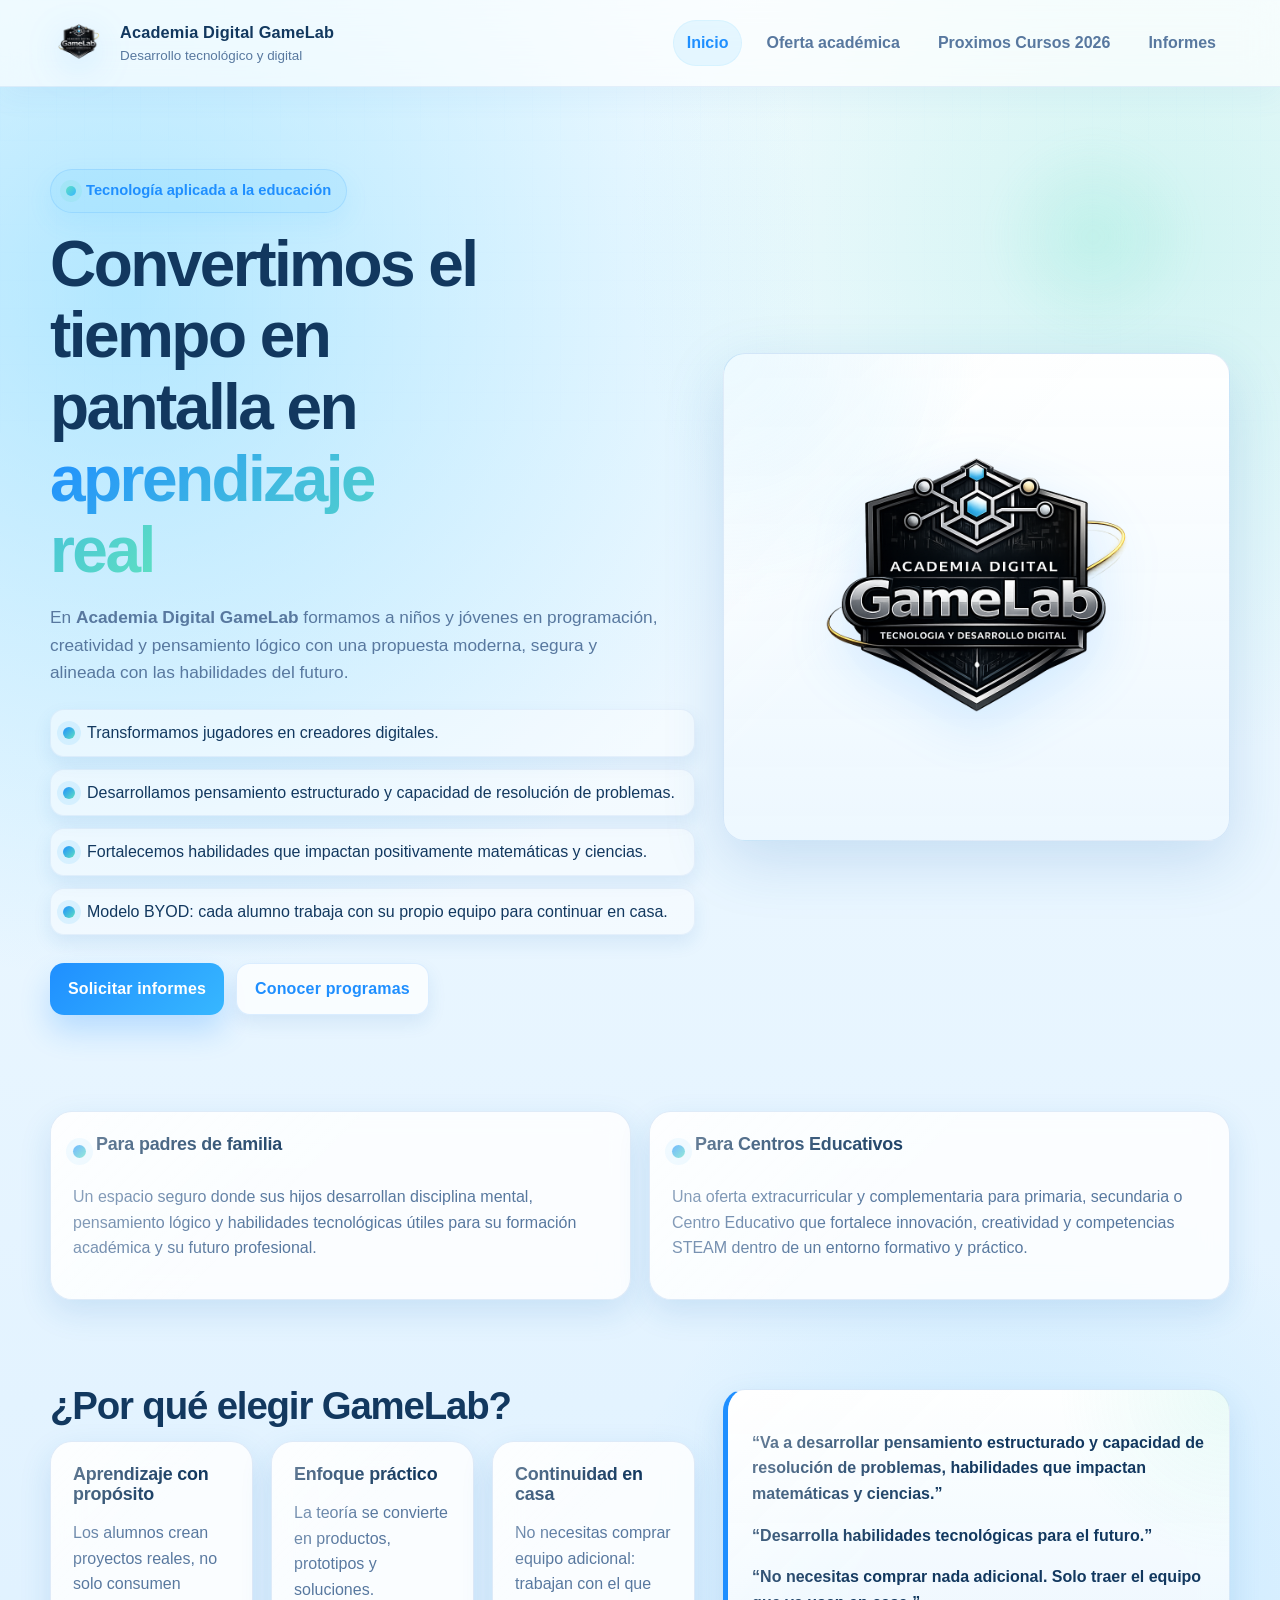
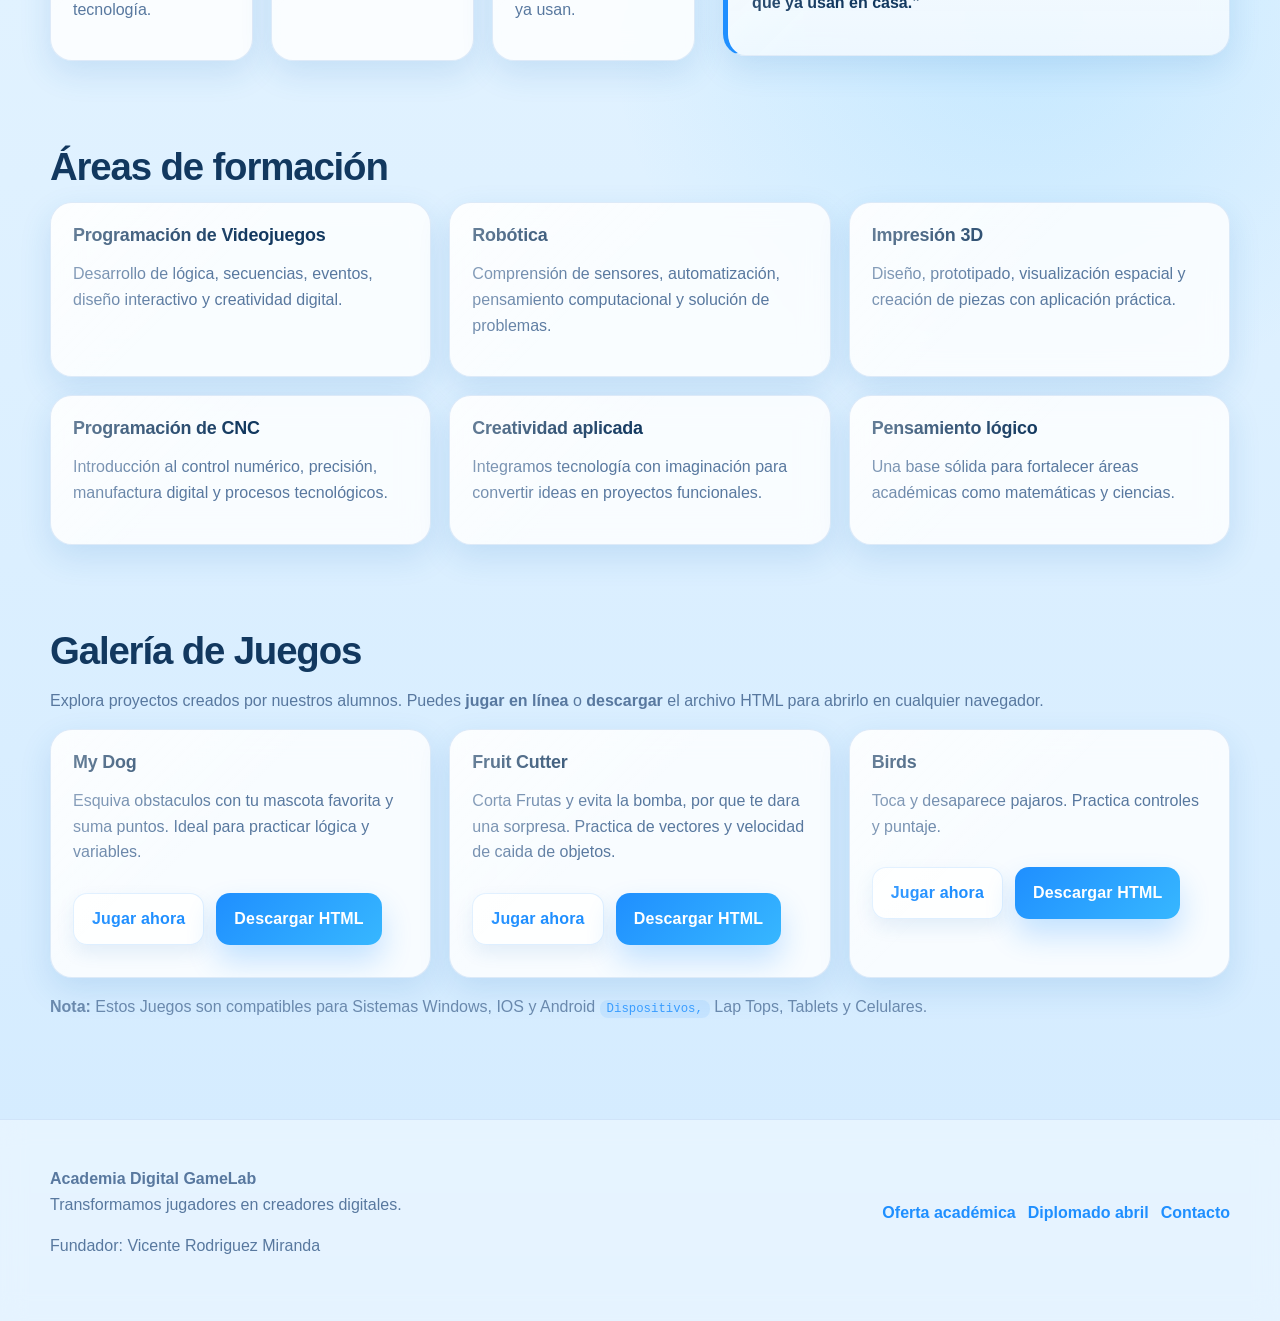
==== index.html @ 1f9f186f "Replace Harry Tetris with Birds game details" ====
<!DOCTYPE html>
<html lang="es">
<head>
  <meta charset="UTF-8" />
  <meta name="viewport" content="width=device-width, initial-scale=1.0" />
  <meta name="description" content="Academia Digital GameLab: formación tecnológica para niños y jóvenes en programación de videojuegos, robótica, impresión 3D y CNC." />
  <title>Academia Digital GameLab | Formación tecnológica para niños y jóvenes</title>
  <link rel="stylesheet" href="styles.css" />
</head>
<body>
  <header>
    <div class="container navbar">
      <a class="brand" href="index.html">
        <img src="logo-gamelab.png" alt="Logo Academia Digital GameLab" />
        <div>
          <strong>Academia Digital GameLab</strong>
          <span>Desarrollo tecnológico y digital</span>
        </div>
      </a>
      <nav>
        <a class="active" href="index.html">Inicio</a>
        <a href="oferta-academica.html">Oferta académica</a>
        <a href="diplomado-abril.html">Proximos Cursos 2026</a>
        <a href="contacto.html">Informes</a>
      </nav>
    </div>
  </header>

  <main>
    <section class="hero">
      <div class="container hero-grid">
        <div>
          <div class="badge">Tecnología aplicada a la educación</div>
          <h1>Convertimos el tiempo en pantalla en <span class="highlight">aprendizaje real</span></h1>
          <p class="lead">
            En <strong>Academia Digital GameLab</strong> formamos a niños y jóvenes en programación, creatividad y pensamiento lógico con una propuesta moderna, segura y alineada con las habilidades del futuro.
          </p>
          <div class="hero-points">
            <div class="point">Transformamos jugadores en creadores digitales.</div>
            <div class="point">Desarrollamos pensamiento estructurado y capacidad de resolución de problemas.</div>
            <div class="point">Fortalecemos habilidades que impactan positivamente matemáticas y ciencias.</div>
            <div class="point">Modelo BYOD: cada alumno trabaja con su propio equipo para continuar en casa.</div>
          </div>
          <div class="actions">
            <a class="btn btn-primary" href="contacto.html">Solicitar informes</a>
            <a class="btn btn-secondary" href="oferta-academica.html">Conocer programas</a>
          </div>
        </div>
        <div class="logo-card panel">
          <img src="logo-gamelab.png" alt="Logo oficial de Academia Digital GameLab" />
        </div>
      </div>
    </section>

    <section class="section">
      <div class="container cards">
        <article class="card">
          <div class="icon-title"><span class="icon"></span><h3>Para padres de familia</h3></div>
          <p>Un espacio seguro donde sus hijos desarrollan disciplina mental, pensamiento lógico y habilidades tecnológicas útiles para su formación académica y su futuro profesional.</p>
        </article>
        <article class="card">
          <div class="icon-title"><span class="icon"></span><h3>Para Centros Educativos</h3></div>
          <p>Una oferta extracurricular y complementaria para primaria, secundaria o Centro Educativo que fortalece innovación, creatividad y competencias STEAM dentro de un entorno formativo y práctico.</p>
        </article>
      </div>
    </section>

    <section class="section">
      <div class="container two-col">
        <div>
          <h2>¿Por qué elegir GameLab?</h2>
          <div class="grid-3">
            <div class="card">
              <h3>Aprendizaje con propósito</h3>
              <p>Los alumnos crean proyectos reales, no solo consumen tecnología.</p>
            </div>
            <div class="card">
              <h3>Enfoque práctico</h3>
              <p>La teoría se convierte en productos, prototipos y soluciones.</p>
            </div>
            <div class="card">
              <h3>Continuidad en casa</h3>
              <p>No necesitas comprar equipo adicional: trabajan con el que ya usan.</p>
            </div>
          </div>
        </div>
        <div class="quote">
          <p><strong>“Va a desarrollar pensamiento estructurado y capacidad de resolución de problemas, habilidades que impactan matemáticas y ciencias.”</strong></p>
          <p><strong>“Desarrolla habilidades tecnológicas para el futuro.”</strong></p>
          <p><strong>“No necesitas comprar nada adicional. Solo traer el equipo que ya usan en casa.”</strong></p>
        </div>
      </div>
    </section>

    <section class="section">
      <div class="container">
        <h2>Áreas de formación</h2>
        <div class="grid-3">
          <article class="card">
            <h3>Programación de Videojuegos</h3>
            <p>Desarrollo de lógica, secuencias, eventos, diseño interactivo y creatividad digital.</p>
          </article>
          <article class="card">
            <h3>Robótica</h3>
            <p>Comprensión de sensores, automatización, pensamiento computacional y solución de problemas.</p>
          </article>
          <article class="card">
            <h3>Impresión 3D</h3>
            <p>Diseño, prototipado, visualización espacial y creación de piezas con aplicación práctica.</p>
          </article>
          <article class="card">
            <h3>Programación de CNC</h3>
            <p>Introducción al control numérico, precisión, manufactura digital y procesos tecnológicos.</p>
          </article>
          <article class="card">
            <h3>Creatividad aplicada</h3>
            <p>Integramos tecnología con imaginación para convertir ideas en proyectos funcionales.</p>
          </article>
          <article class="card">
            <h3>Pensamiento lógico</h3>
            <p>Una base sólida para fortalecer áreas académicas como matemáticas y ciencias.</p>
          </article>
        </div>
      </div>
    </section>

    <!-- ✅ NUEVA SECCIÓN: DESCARGA DE JUEGOS SCRATCH (.HTML) -->
    <section class="section">
      <div class="container">
        <h2>Galería de Juegos</h2>
        <p>Explora proyectos creados por nuestros alumnos. Puedes <strong>jugar en línea</strong> o <strong>descargar</strong> el archivo HTML para abrirlo en cualquier navegador.</p>

        <div class="grid-3">

          <article class="card">
            <h3>My Dog</h3>
            <p>Esquiva obstaculos con tu mascota favorita y suma puntos. Ideal para practicar lógica y variables.</p>
            <div class="actions">
              <a class="btn btn-secondary" href="Juegos/My Dog.html" target="_blank" rel="noopener">
                Jugar ahora
              </a>
              <a class="btn btn-primary" href="Juegos/My Dog.html" download>
                Descargar HTML
              </a>
            </div>
          </article>

          <article class="card">
            <h3>Fruit Cutter</h3>
            <p>Corta Frutas y evita la bomba, por que te dara una sorpresa. Practica de vectores y velocidad de caida de objetos.</p>
            <div class="actions">
              <a class="btn btn-secondary" href="Juegos/Fruit.html" target="_blank" rel="noopener">
                Jugar ahora
              </a>
              <a class="btn btn-primary" href="Juegos/Fruit.html" download>
                Descargar HTML
              </a>
            </div>
          </article>

          <article class="card">
            <h3>Birds</h3>
            <p>Toca y desaparece pajaros. Practica controles y puntaje.</p>
            <div class="actions">
              <a class="btn btn-secondary" href="Juegos/Birds.html" target="_blank" rel="noopener">
                Jugar ahora
              </a>
              <a class="btn btn-primary" href="Juegos/Birds.html" download>
                Descargar HTML
              </a>
            </div>
          </article>

        </div>

        <p style="margin-top:16px; opacity:.85;">
          <strong>Nota:</strong> Estos Juegos son compatibles para Sistemas Windows, IOS y Android
          <code>Dispositivos,</code> Lap Tops, Tablets y Celulares.
        </p>
      </div>
    </section>

  </main>

  <footer>
    <div class="container footer-grid">
      <div>
        <p><strong>Academia Digital GameLab</strong><br />Transformamos jugadores en creadores digitales.</p>
        <p>Fundador: Vicente Rodriguez Miranda</p>
      </div>
      <div class="footer-links">
        <a href="oferta-academica.html">Oferta académica</a>
        <a href="diplomado-abril.html">Diplomado abril</a>
        <a href="contacto.html">Contacto</a>
      </div>
    </div>
  </footer>
</body>
</html>
---- styles.css ----
:root {
  --bg-1: #f4fbff;
  --bg-2: #e3f3ff;
  --bg-3: #d3ebff;
  --surface: rgba(255, 255, 255, 0.82);
  --surface-strong: rgba(255, 255, 255, 0.94);
  --line: rgba(49, 118, 202, 0.14);
  --text: #12385f;
  --muted: #58789f;
  --primary: #1f8fff;
  --primary-2: #37b7ff;
  --primary-3: #7fd8ff;
  --accent: #5ee0c2;
  --accent-2: #8ef3de;
  --glow: rgba(55, 183, 255, 0.22);
  --shadow-lg: 0 20px 60px rgba(31, 111, 190, 0.18);
  --shadow-md: 0 12px 32px rgba(31, 111, 190, 0.14);
  --shadow-sm: 0 8px 18px rgba(31, 111, 190, 0.10);
  --radius-xl: 28px;
  --radius-lg: 22px;
  --radius-md: 16px;
  --radius-sm: 12px;
  --max: 1180px;
}

* { box-sizing: border-box; }

html {
  scroll-behavior: smooth;
}

body {
  margin: 0;
  font-family: Arial, Helvetica, sans-serif;
  color: var(--text);
  line-height: 1.6;
  background:
    radial-gradient(circle at 10% 10%, rgba(127, 216, 255, 0.55), transparent 24%),
    radial-gradient(circle at 90% 8%, rgba(94, 224, 194, 0.22), transparent 18%),
    radial-gradient(circle at 80% 55%, rgba(55, 183, 255, 0.16), transparent 22%),
    linear-gradient(180deg, var(--bg-1) 0%, var(--bg-2) 48%, var(--bg-3) 100%);
  min-height: 100vh;
}

body::before {
  content: "";
  position: fixed;
  inset: 0;
  pointer-events: none;
  opacity: 0.22;
  background-image:
    linear-gradient(rgba(31, 143, 255, 0.05) 1px, transparent 1px),
    linear-gradient(90deg, rgba(31, 143, 255, 0.05) 1px, transparent 1px);
  background-size: 28px 28px;
  mask-image: linear-gradient(180deg, rgba(0,0,0,0.8), transparent 85%);
}

img {
  max-width: 100%;
  display: block;
}

a {
  color: inherit;
  text-decoration: none;
}

.container {
  width: min(calc(100% - 32px), var(--max));
  margin: 0 auto;
}

/* Header */
header {
  position: sticky;
  top: 0;
  z-index: 20;
  backdrop-filter: blur(18px);
  -webkit-backdrop-filter: blur(18px);
  background: rgba(255, 255, 255, 0.66);
  border-bottom: 1px solid rgba(49, 118, 202, 0.10);
  box-shadow: 0 10px 30px rgba(31, 111, 190, 0.05);
}

.navbar {
  display: flex;
  align-items: center;
  justify-content: space-between;
  gap: 18px;
  padding: 14px 0;
}

.brand {
  display: flex;
  align-items: center;
  gap: 12px;
}

.brand img {
  width: 58px;
  height: 58px;
  object-fit: contain;
  filter: drop-shadow(0 10px 18px rgba(31, 143, 255, 0.18));
}

.brand strong {
  display: block;
  font-size: 1.02rem;
  color: var(--text);
  letter-spacing: 0.01em;
}

.brand span {
  display: block;
  font-size: 0.84rem;
  color: var(--muted);
}

nav {
  display: flex;
  flex-wrap: wrap;
  gap: 10px;
}

nav a {
  position: relative;
  padding: 10px 14px;
  border-radius: 999px;
  color: var(--muted);
  font-weight: 600;
  transition: all 0.25s ease;
}

nav a:hover,
nav a.active {
  color: var(--primary);
  background: rgba(55, 183, 255, 0.10);
  box-shadow: inset 0 0 0 1px rgba(55, 183, 255, 0.08);
}

/* Hero */
.hero {
  padding: 82px 0 52px;
  position: relative;
}

.hero::after {
  content: "";
  position: absolute;
  right: 6%;
  top: 40px;
  width: 220px;
  height: 220px;
  background: radial-gradient(circle, rgba(94, 224, 194, 0.16), transparent 66%);
  pointer-events: none;
  filter: blur(10px);
}

.hero-grid,
.two-col {
  display: grid;
  grid-template-columns: 1.12fr 0.88fr;
  gap: 28px;
  align-items: center;
}

.badge {
  display: inline-flex;
  align-items: center;
  gap: 10px;
  padding: 9px 15px;
  border-radius: 999px;
  font-size: 0.92rem;
  font-weight: 700;
  color: var(--primary);
  background: rgba(55, 183, 255, 0.10);
  border: 1px solid rgba(31, 143, 255, 0.14);
  box-shadow: 0 10px 24px rgba(55, 183, 255, 0.10);
  margin-bottom: 16px;
}

.badge::before {
  content: "";
  width: 10px;
  height: 10px;
  border-radius: 50%;
  background: linear-gradient(135deg, var(--accent), var(--primary-2));
  box-shadow: 0 0 0 6px rgba(94, 224, 194, 0.14);
}

h1, h2, h3 {
  line-height: 1.12;
  margin: 0 0 14px;
}

h1 {
  font-size: clamp(2.2rem, 5vw, 4.4rem);
  letter-spacing: -0.04em;
  max-width: 12ch;
}

h2 {
  font-size: clamp(1.7rem, 3vw, 2.8rem);
  letter-spacing: -0.03em;
}

h3 {
  font-size: 1.12rem;
  letter-spacing: -0.01em;
}

.highlight {
  background: linear-gradient(135deg, var(--primary), var(--accent));
  -webkit-background-clip: text;
  background-clip: text;
  color: transparent;
}

.lead {
  font-size: 1.08rem;
  max-width: 64ch;
  color: var(--muted);
}

.hero-points {
  display: grid;
  gap: 12px;
  margin-top: 22px;
}

.hero-points .point {
  display: flex;
  gap: 12px;
  align-items: flex-start;
  padding: 10px 12px;
  border-radius: 14px;
  background: rgba(255, 255, 255, 0.45);
  border: 1px solid rgba(49, 118, 202, 0.08);
  box-shadow: var(--shadow-sm);
}

.hero-points .point::before {
  content: "";
  flex: 0 0 12px;
  width: 12px;
  height: 12px;
  border-radius: 50%;
  margin-top: 7px;
  background: linear-gradient(135deg, var(--primary), var(--accent));
  box-shadow: 0 0 0 6px rgba(55, 183, 255, 0.12);
}

.actions {
  display: flex;
  flex-wrap: wrap;
  gap: 12px;
  margin: 28px 0 10px;
}

.btn {
  display: inline-flex;
  align-items: center;
  justify-content: center;
  min-height: 48px;
  padding: 12px 18px;
  border-radius: 14px;
  font-weight: 700;
  letter-spacing: 0.01em;
  transition: transform 0.2s ease, box-shadow 0.25s ease, background 0.25s ease;
}

.btn:hover {
  transform: translateY(-2px);
}

.btn-primary {
  color: #fff;
  background: linear-gradient(135deg, var(--primary), var(--primary-2));
  box-shadow: 0 16px 30px rgba(31, 143, 255, 0.24);
}

.btn-secondary {
  color: var(--primary);
  background: rgba(255, 255, 255, 0.75);
  border: 1px solid rgba(31, 143, 255, 0.14);
  box-shadow: var(--shadow-sm);
}

.btn-secondary:hover {
  background: rgba(255, 255, 255, 0.92);
}

.btn-whatsapp {
  color: #fff;
  background: linear-gradient(135deg, #15b894, #28d3aa);
  box-shadow: 0 16px 28px rgba(21, 184, 148, 0.20);
}

/* Surfaces */
.panel,
.card,
.quote,
.form-card,
.contact-item {
  background: var(--surface);
  border: 1px solid var(--line);
  border-radius: var(--radius-lg);
  box-shadow: var(--shadow-md);
  backdrop-filter: blur(14px);
  -webkit-backdrop-filter: blur(14px);
}

.panel,
.card,
.quote,
.form-card {
  position: relative;
  overflow: hidden;
}

.panel::before,
.card::before,
.quote::before,
.form-card::before {
  content: "";
  position: absolute;
  inset: 0;
  background:
    linear-gradient(135deg, rgba(255,255,255,0.45), transparent 42%);
  pointer-events: none;
}

.panel {
  padding: 24px;
}

.logo-card {
  padding: 28px;
  background:
    radial-gradient(circle at top left, rgba(127, 216, 255, 0.26), transparent 36%),
    linear-gradient(180deg, rgba(255,255,255,0.96), rgba(237,247,255,0.92));
  box-shadow: var(--shadow-lg);
}

.logo-card img {
  width: min(100%, 430px);
  margin: 0 auto;
  filter: drop-shadow(0 18px 26px rgba(31, 143, 255, 0.16));
}

/* Sections */
.section {
  padding: 34px 0 50px;
}

.cards {
  display: grid;
  grid-template-columns: repeat(2, minmax(0, 1fr));
  gap: 18px;
}

.grid-3 {
  display: grid;
  grid-template-columns: repeat(3, minmax(0, 1fr));
  gap: 18px;
}

.card {
  padding: 22px;
}

.card:hover {
  transform: translateY(-4px);
  transition: transform 0.2s ease;
  box-shadow: 0 18px 40px rgba(31, 111, 190, 0.16);
}

.card p,
.card li,
.quote p,
.form-card p,
footer p,
li,
p {
  color: var(--muted);
}

.icon-title {
  display: flex;
  align-items: center;
  gap: 10px;
}

.icon {
  width: 13px;
  height: 13px;
  border-radius: 50%;
  background: linear-gradient(135deg, var(--primary), var(--accent));
  box-shadow: 0 0 0 7px rgba(55, 183, 255, 0.10);
}

.quote {
  padding: 24px;
  border-left: 5px solid var(--primary);
  background:
    radial-gradient(circle at top right, rgba(94, 224, 194, 0.12), transparent 30%),
    linear-gradient(180deg, rgba(255,255,255,0.96), rgba(239,248,255,0.95));
}

.quote strong {
  color: var(--text);
}

.timeline {
  display: grid;
  gap: 16px;
}

.timeline .step {
  display: inline-flex;
  padding: 6px 10px;
  border-radius: 999px;
  background: rgba(55, 183, 255, 0.10);
  color: var(--primary);
  border: 1px solid rgba(31, 143, 255, 0.16);
  font-size: 0.82rem;
  font-weight: 700;
  margin-bottom: 8px;
}

/* Forms */
.form-card {
  padding: 24px;
}

label {
  display: block;
  margin-bottom: 6px;
  font-weight: 700;
  color: var(--text);
}

input,
textarea,
select {
  width: 100%;
  padding: 13px 14px;
  margin-bottom: 14px;
  border-radius: 14px;
  border: 1px solid rgba(49, 118, 202, 0.12);
  background: rgba(255, 255, 255, 0.86);
  color: var(--text);
  box-shadow: inset 0 1px 0 rgba(255,255,255,0.55);
  outline: none;
  transition: border-color 0.2s ease, box-shadow 0.2s ease, background 0.2s ease;
}

input:focus,
textarea:focus,
select:focus {
  border-color: rgba(31, 143, 255, 0.34);
  box-shadow: 0 0 0 4px rgba(31, 143, 255, 0.10);
  background: rgba(255,255,255,0.95);
}

input::placeholder,
textarea::placeholder {
  color: #86a5c6;
}

textarea {
  min-height: 120px;
  resize: vertical;
}

.small-note {
  font-size: 0.92rem;
  color: var(--muted);
}

/* Contact cards */
.contact-list {
  display: grid;
  gap: 12px;
}

.contact-item {
  padding: 16px;
  background: rgba(255,255,255,0.72);
}

.contact-item strong {
  display: block;
  color: var(--text);
  margin-bottom: 4px;
}

/* Footer */
footer {
  padding: 30px 0 46px;
  margin-top: 34px;
  border-top: 1px solid rgba(49, 118, 202, 0.12);
  background: rgba(255, 255, 255, 0.42);
  backdrop-filter: blur(12px);
  -webkit-backdrop-filter: blur(12px);
}

.footer-grid {
  display: grid;
  grid-template-columns: 1fr auto;
  gap: 16px;
  align-items: center;
}

.footer-links {
  display: flex;
  flex-wrap: wrap;
  gap: 12px;
}

.footer-links a {
  color: var(--primary);
  font-weight: 700;
}

/* Utility */
.list-clean {
  padding-left: 18px;
  margin: 0;
}

code {
  padding: 2px 7px;
  border-radius: 8px;
  background: rgba(31, 143, 255, 0.10);
  color: var(--primary);
  font-size: 0.95em;
}

hr {
  border: 0;
  border-top: 1px solid var(--line);
  margin: 28px 0;
}

/* Responsive */
@media (max-width: 900px) {
  .hero-grid,
  .two-col,
  .grid-3,
  .cards,
  .footer-grid {
    grid-template-columns: 1fr;
  }

  .navbar {
    flex-direction: column;
    align-items: flex-start;
  }

  .brand img {
    width: 48px;
    height: 48px;
  }

  .hero {
    padding-top: 62px;
  }

  h1 {
    max-width: 100%;
  }
}

@media (max-width: 640px) {
  .container {
    width: min(calc(100% - 22px), var(--max));
  }

  .section {
    padding: 26px 0 38px;
  }

  .card,
  .panel,
  .quote,
  .form-card {
    padding: 18px;
  }

  .actions {
    flex-direction: column;
    align-items: stretch;
  }

  .btn {
    width: 100%;
  }
}
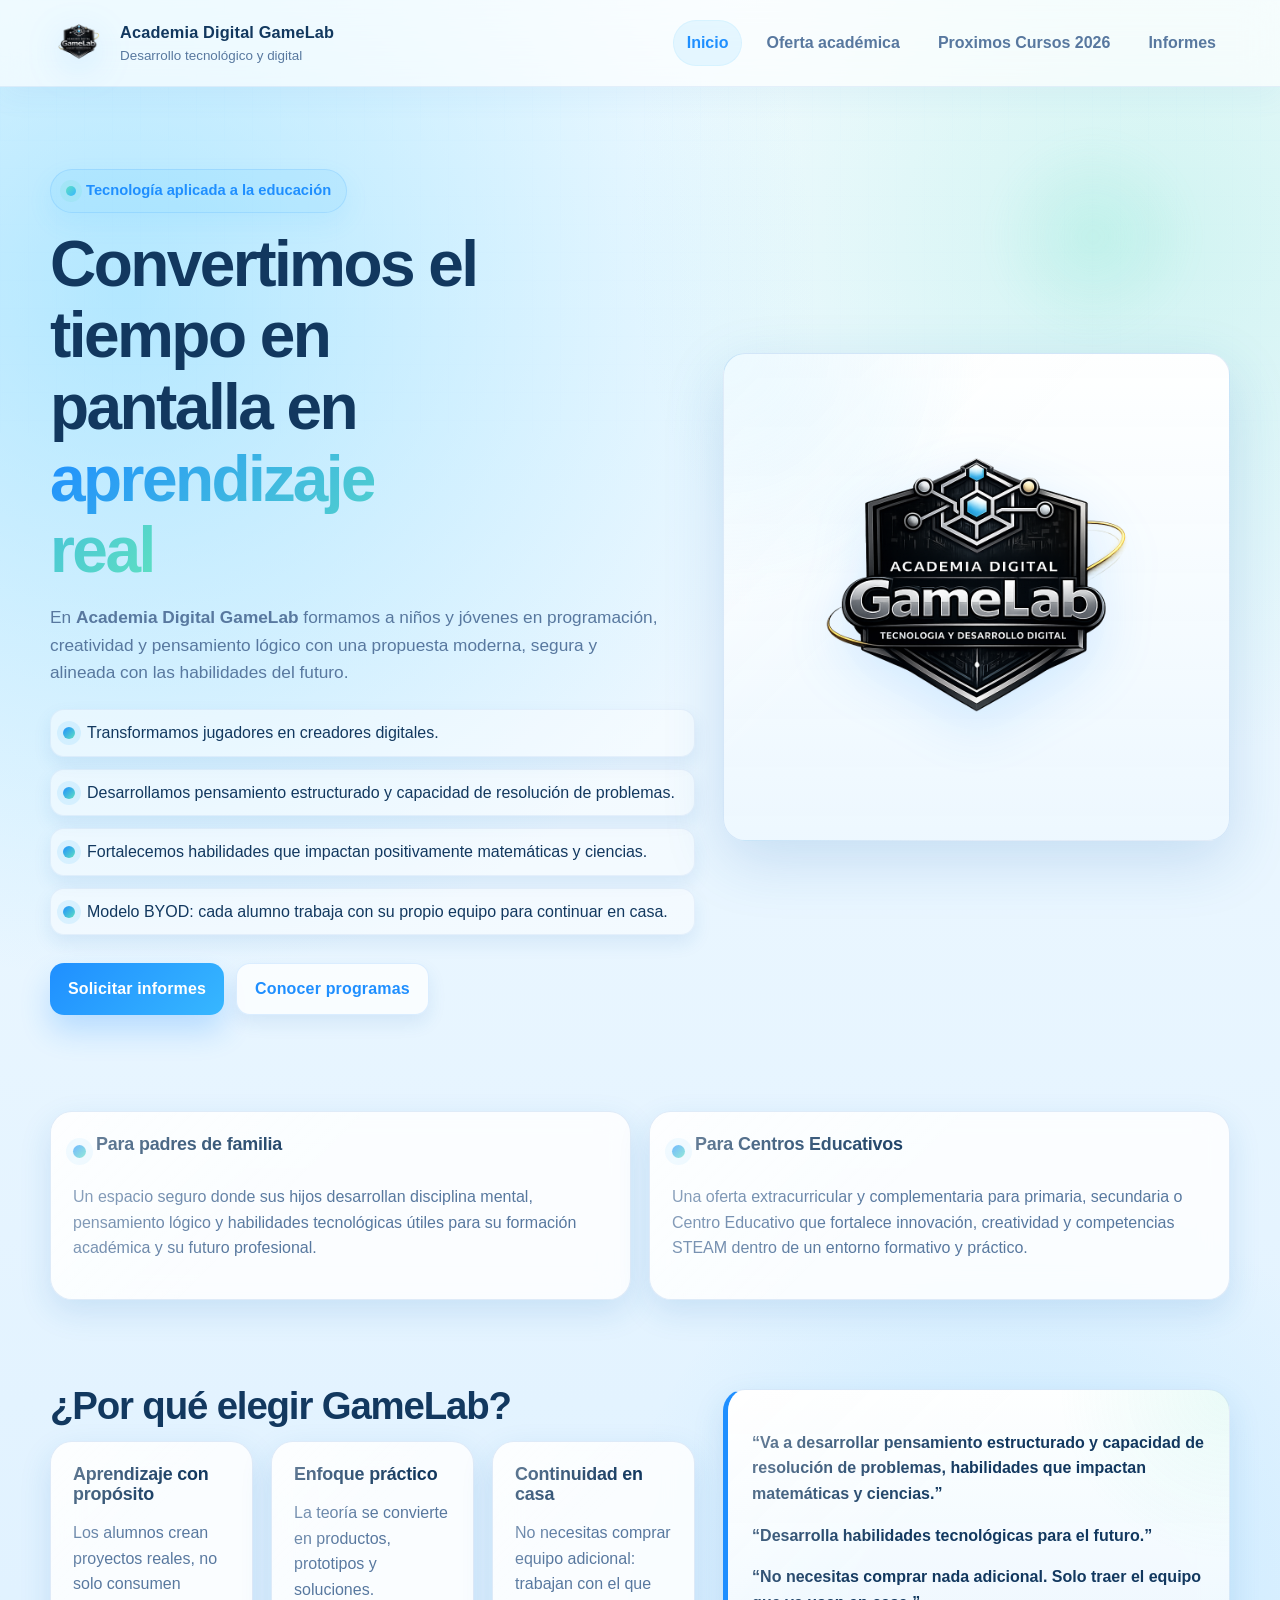
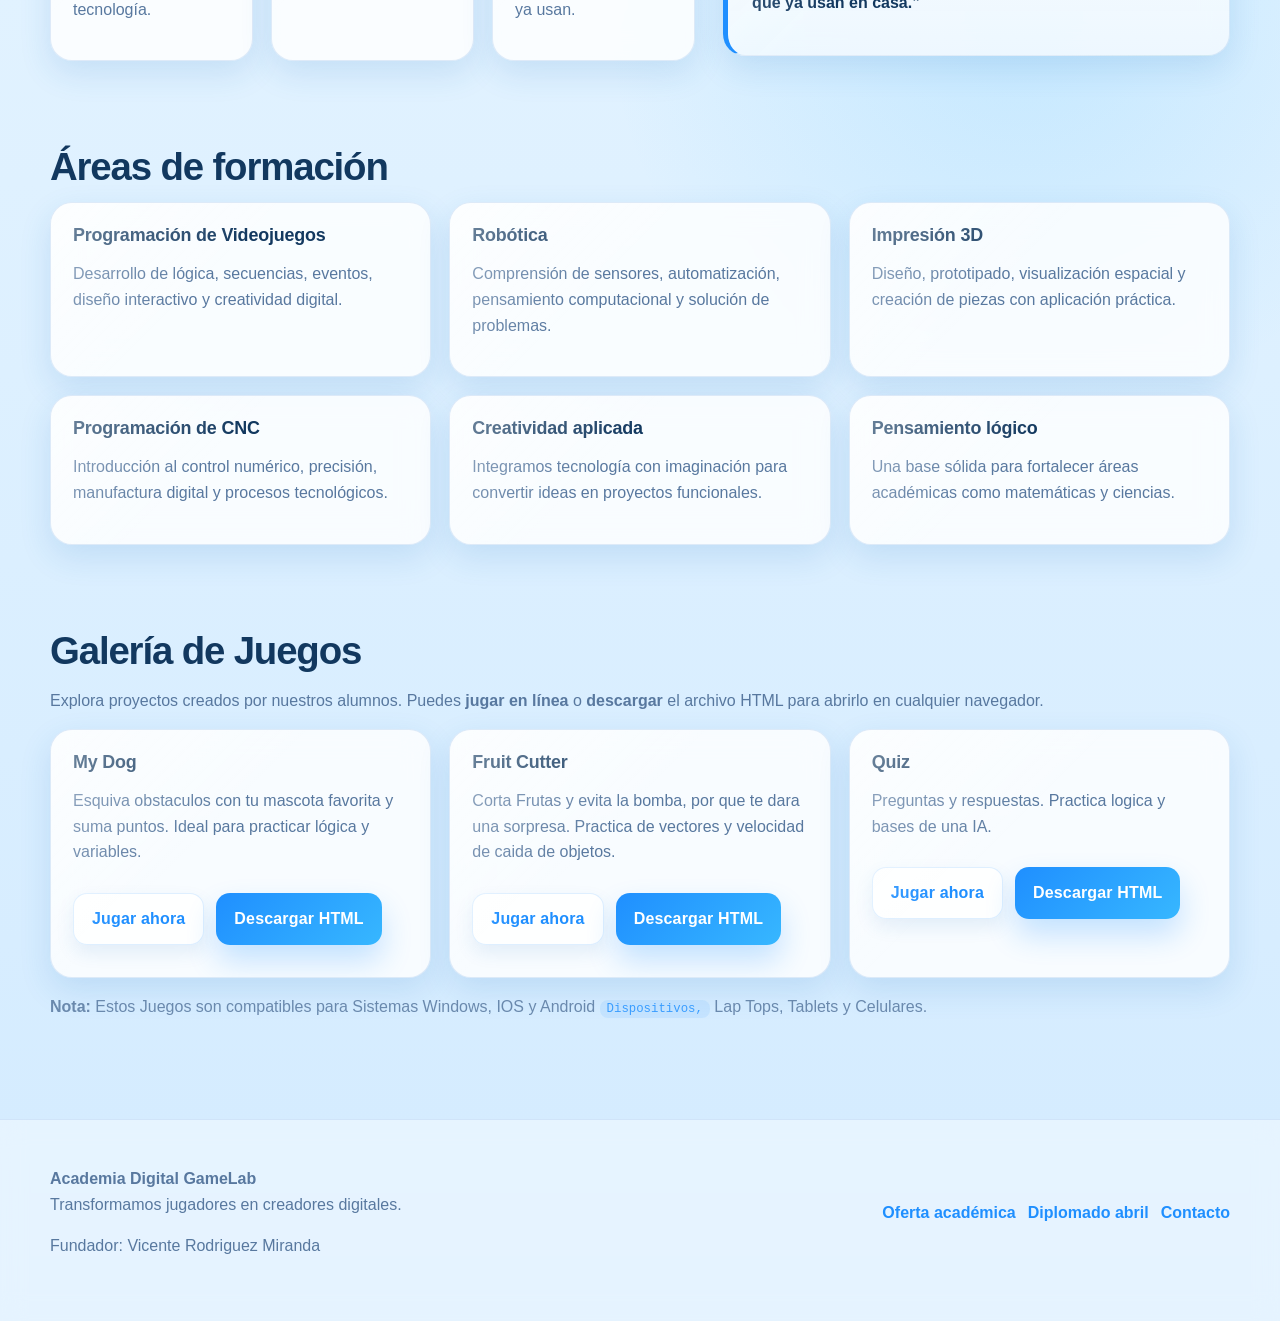
==== commit 6aeb425d: "Replace Birds section with Quiz section" ====
--- a/index.html
+++ b/index.html
@@ -159,13 +159,13 @@
           </article>
 
           <article class="card">
-            <h3>Birds</h3>
-            <p>Toca y desaparece pajaros. Practica controles y puntaje.</p>
+            <h3>Quiz</h3>
+            <p>Preguntas y respuestas. Practica logica y bases de una IA.</p>
             <div class="actions">
-              <a class="btn btn-secondary" href="Juegos/Birds.html" target="_blank" rel="noopener">
+              <a class="btn btn-secondary" href="Juegos/Quiz.html" target="_blank" rel="noopener">
                 Jugar ahora
               </a>
-              <a class="btn btn-primary" href="Juegos/Birds.html" download>
+              <a class="btn btn-primary" href="Juegos/Quiz.html" download>
                 Descargar HTML
               </a>
             </div>
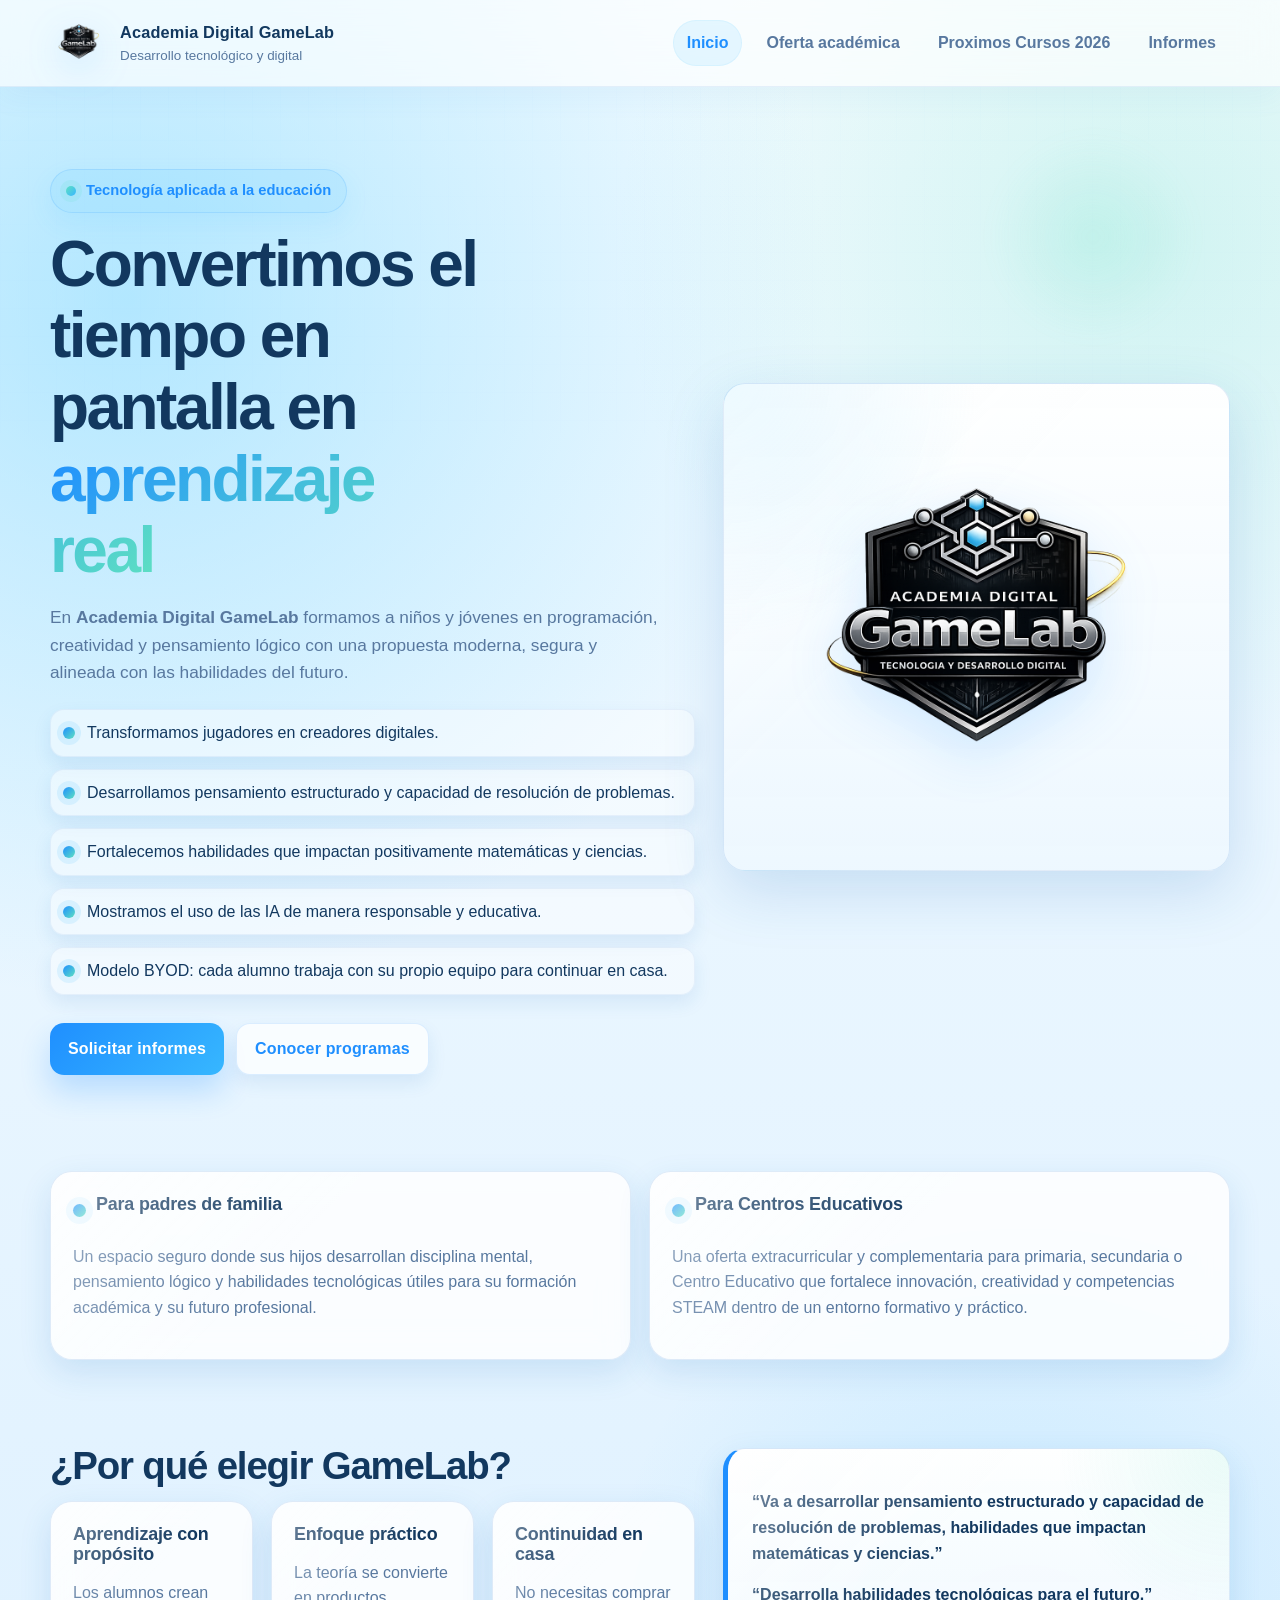
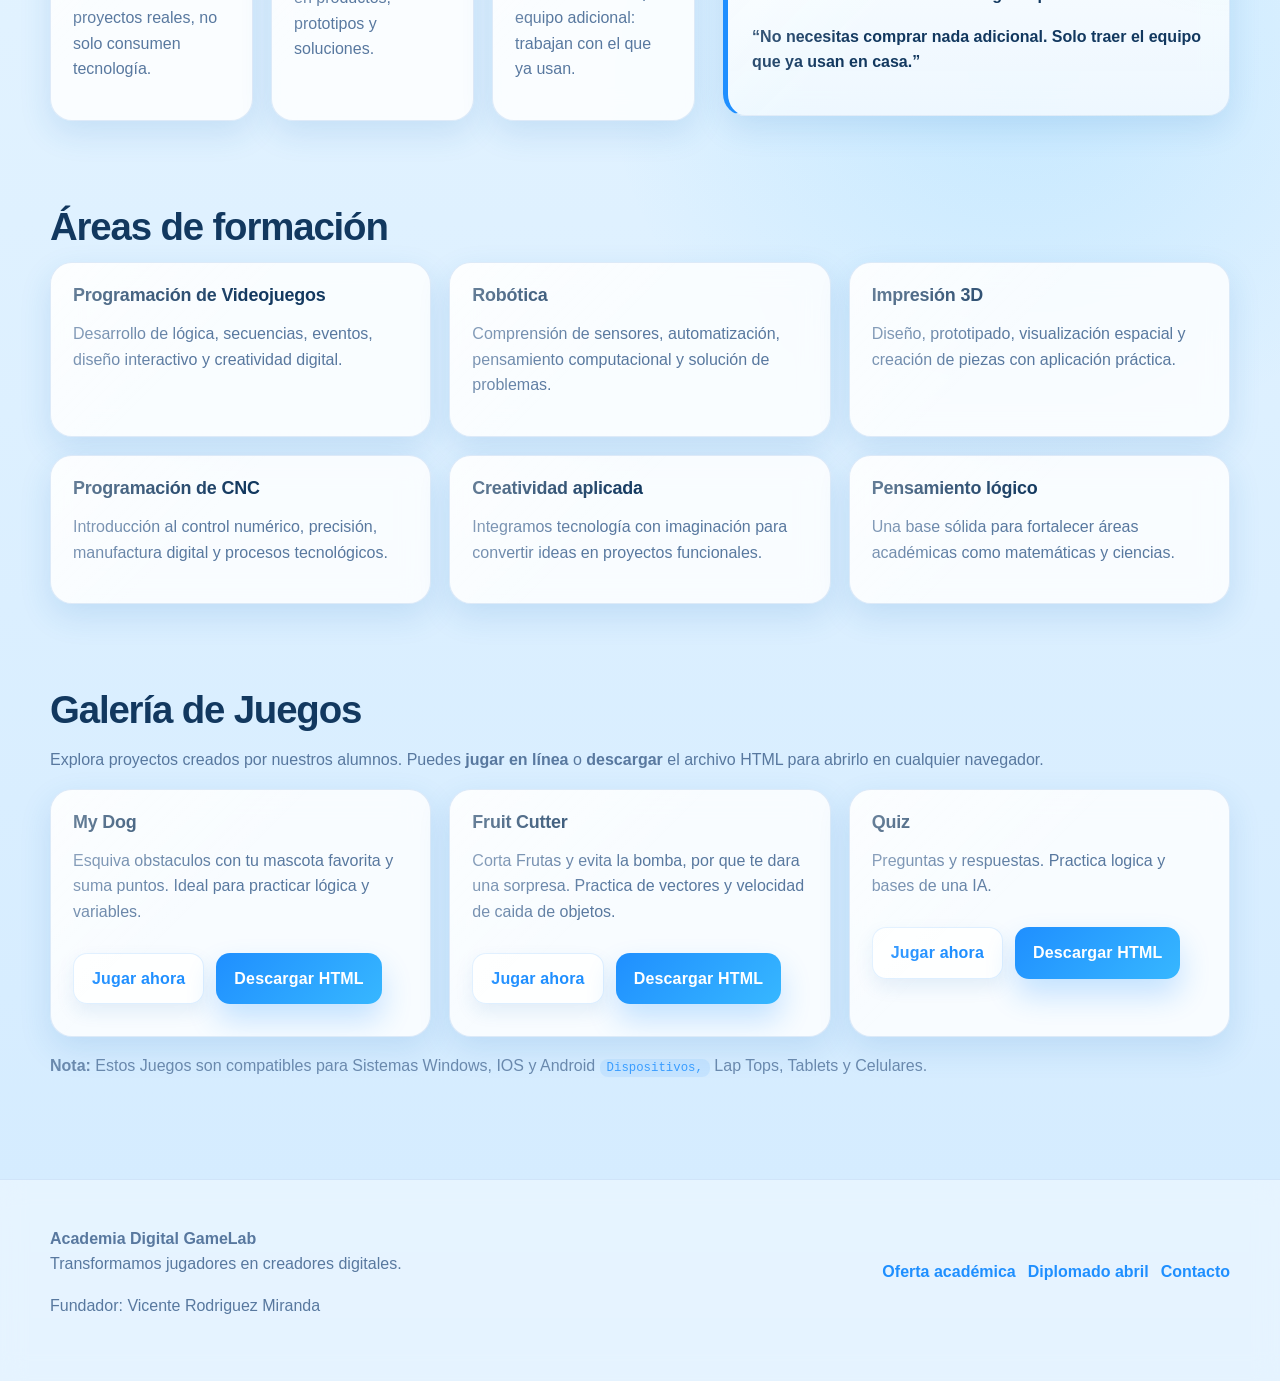
==== commit f8c6f1be: "Add point about responsible AI usage" ====
--- a/index.html
+++ b/index.html
@@ -39,6 +39,7 @@
             <div class="point">Transformamos jugadores en creadores digitales.</div>
             <div class="point">Desarrollamos pensamiento estructurado y capacidad de resolución de problemas.</div>
             <div class="point">Fortalecemos habilidades que impactan positivamente matemáticas y ciencias.</div>
+            <div class="point">Mostramos el uso de las IA de manera responsable y educativa.</div>
             <div class="point">Modelo BYOD: cada alumno trabaja con su propio equipo para continuar en casa.</div>
           </div>
           <div class="actions">
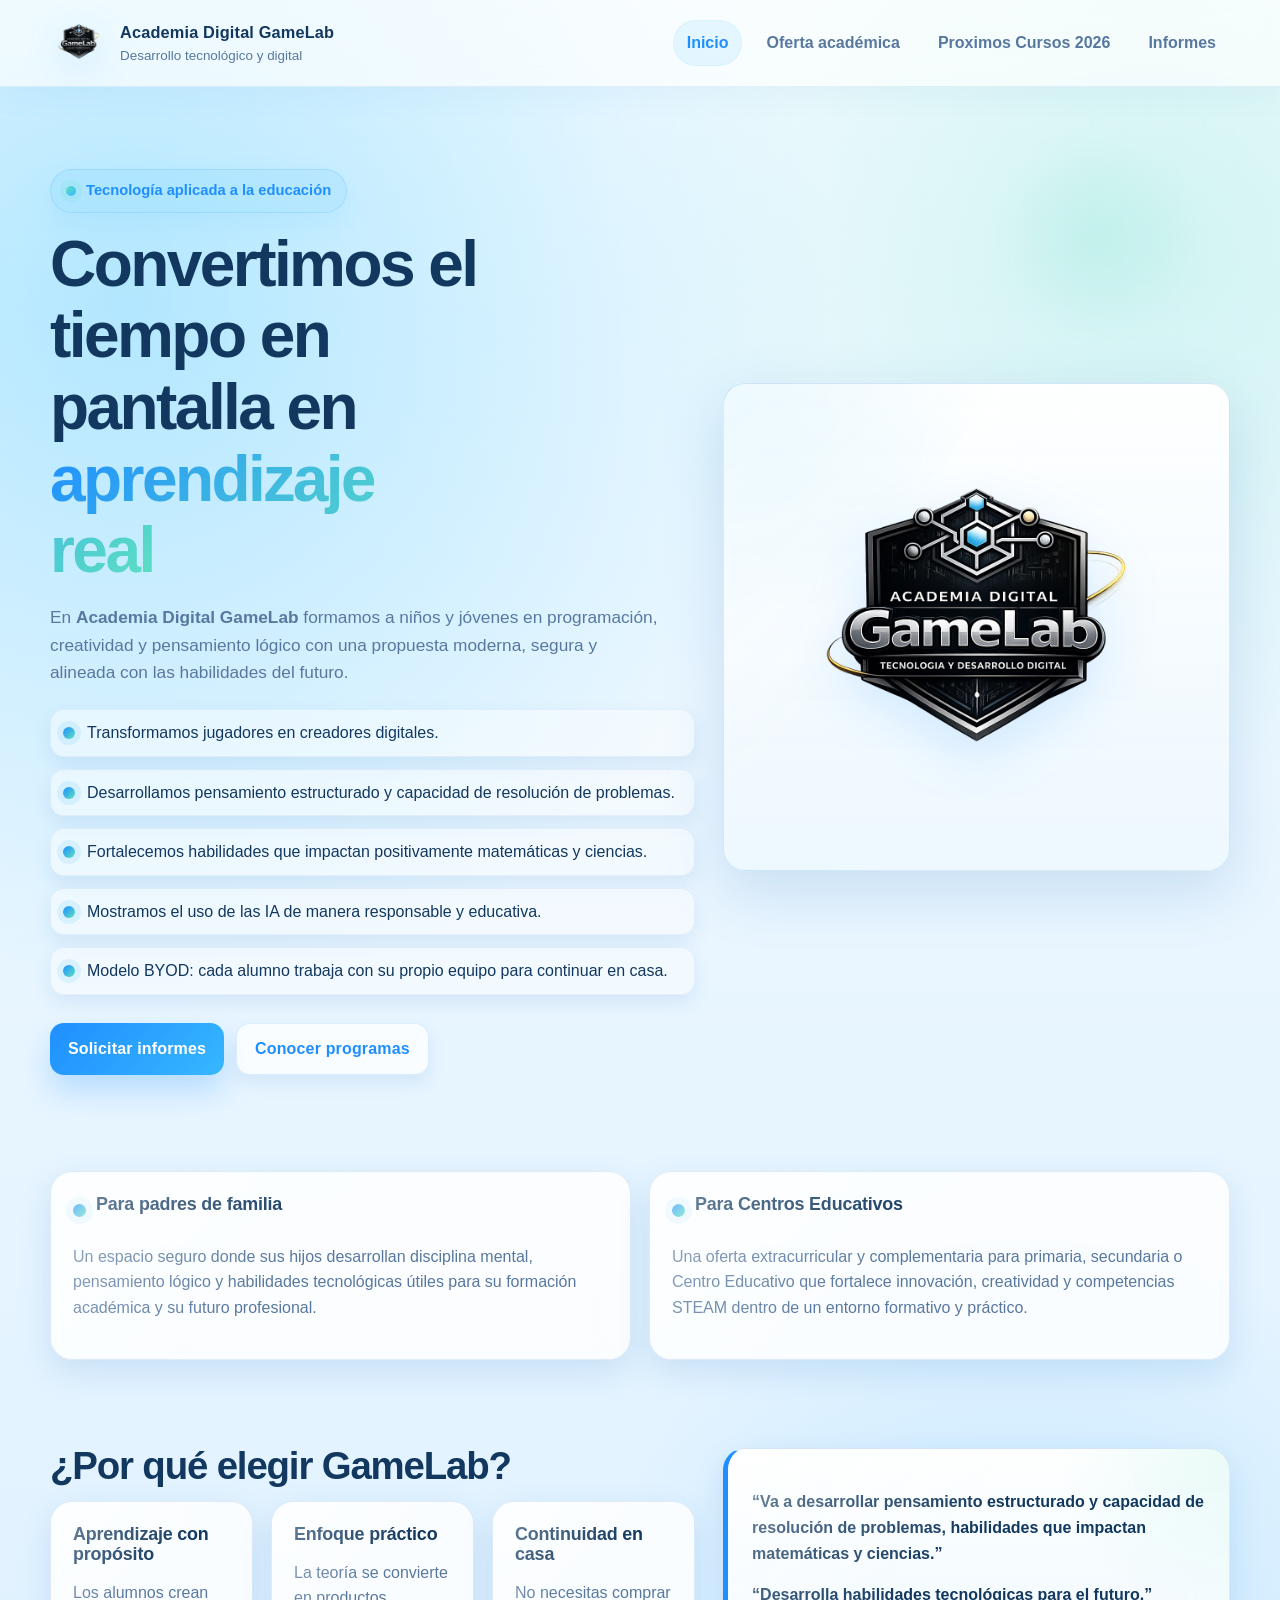
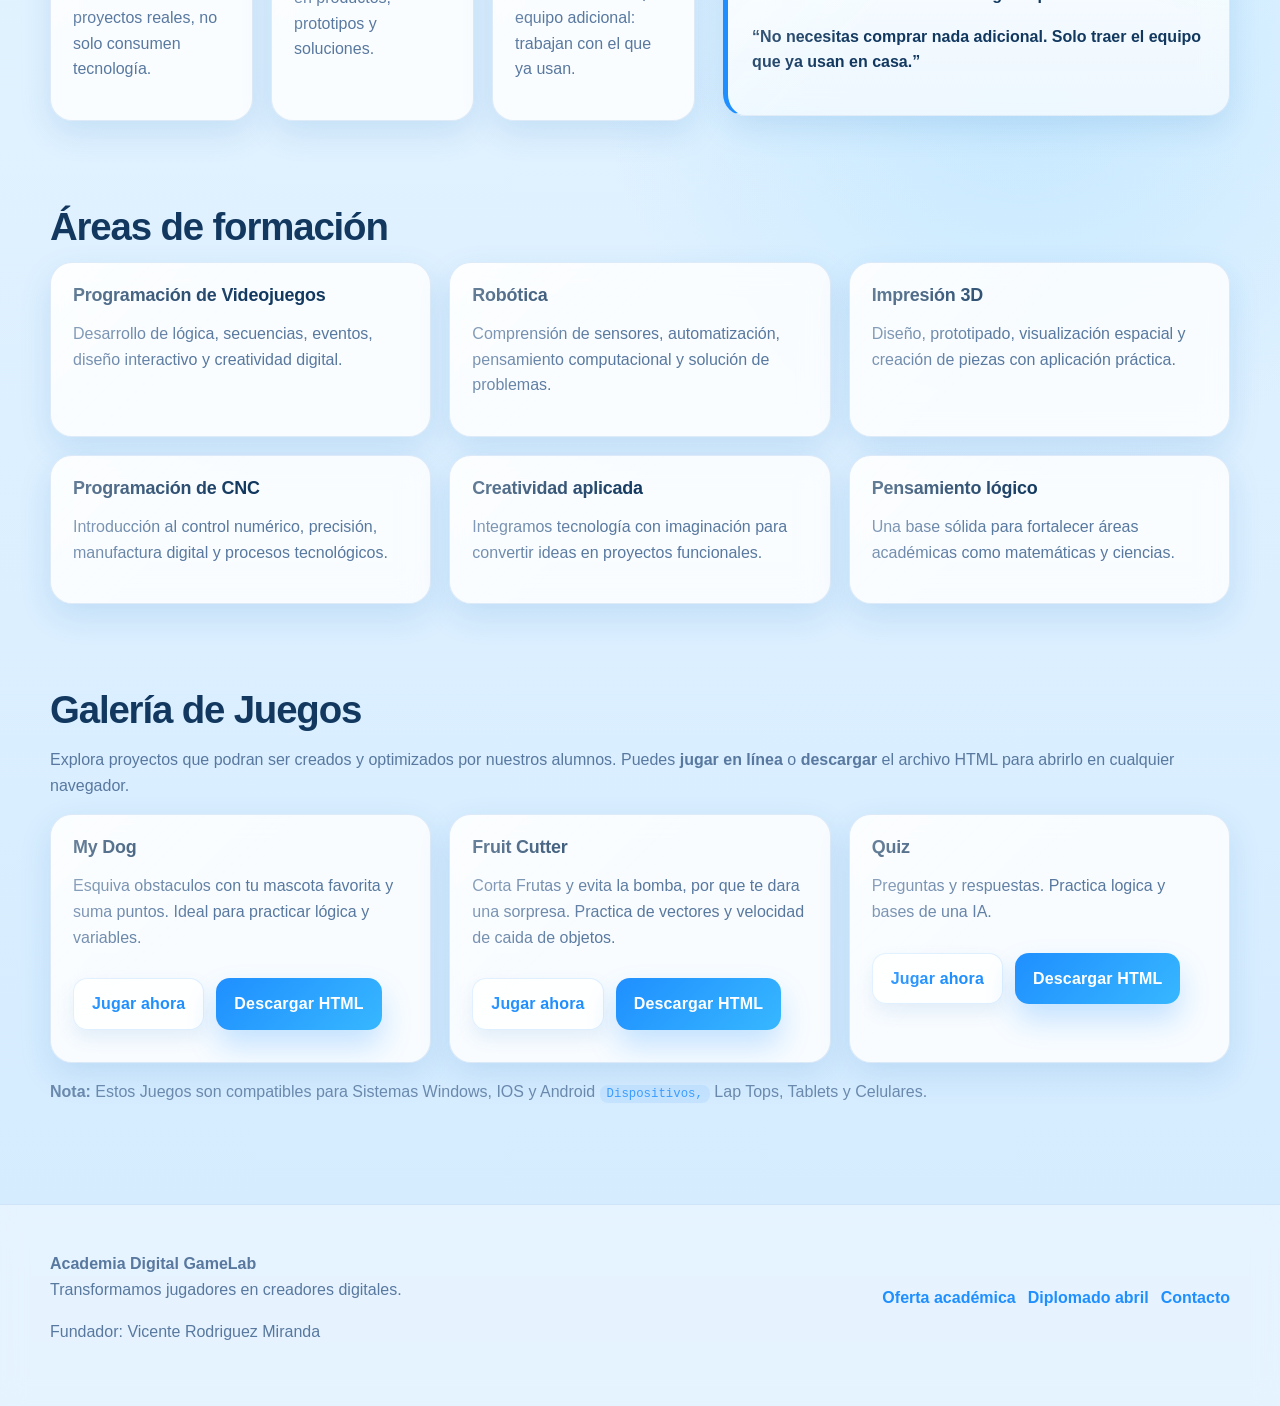
==== commit 82d0ad70: "Update description in game gallery section" ====
--- a/index.html
+++ b/index.html
@@ -129,7 +129,7 @@
     <section class="section">
       <div class="container">
         <h2>Galería de Juegos</h2>
-        <p>Explora proyectos creados por nuestros alumnos. Puedes <strong>jugar en línea</strong> o <strong>descargar</strong> el archivo HTML para abrirlo en cualquier navegador.</p>
+        <p>Explora proyectos que podran ser creados y optimizados por nuestros alumnos. Puedes <strong>jugar en línea</strong> o <strong>descargar</strong> el archivo HTML para abrirlo en cualquier navegador.</p>
 
         <div class="grid-3">
 
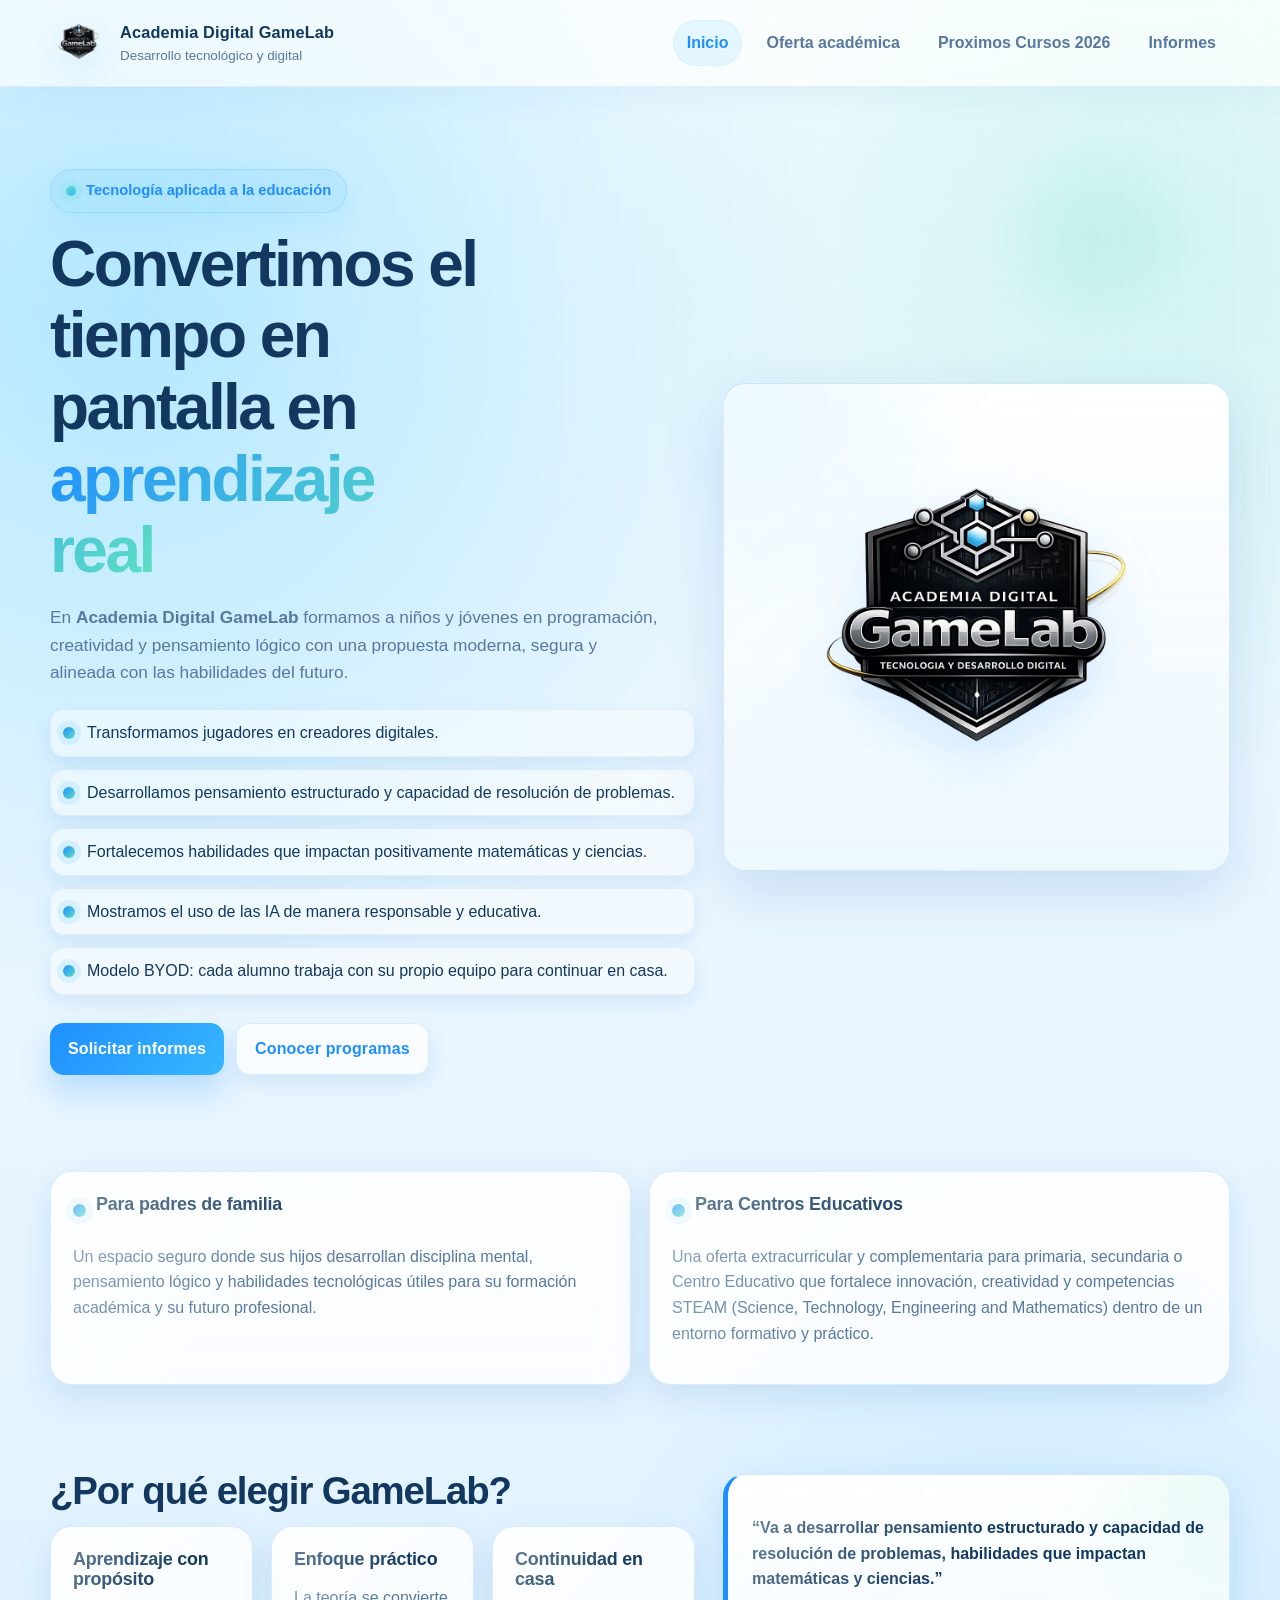
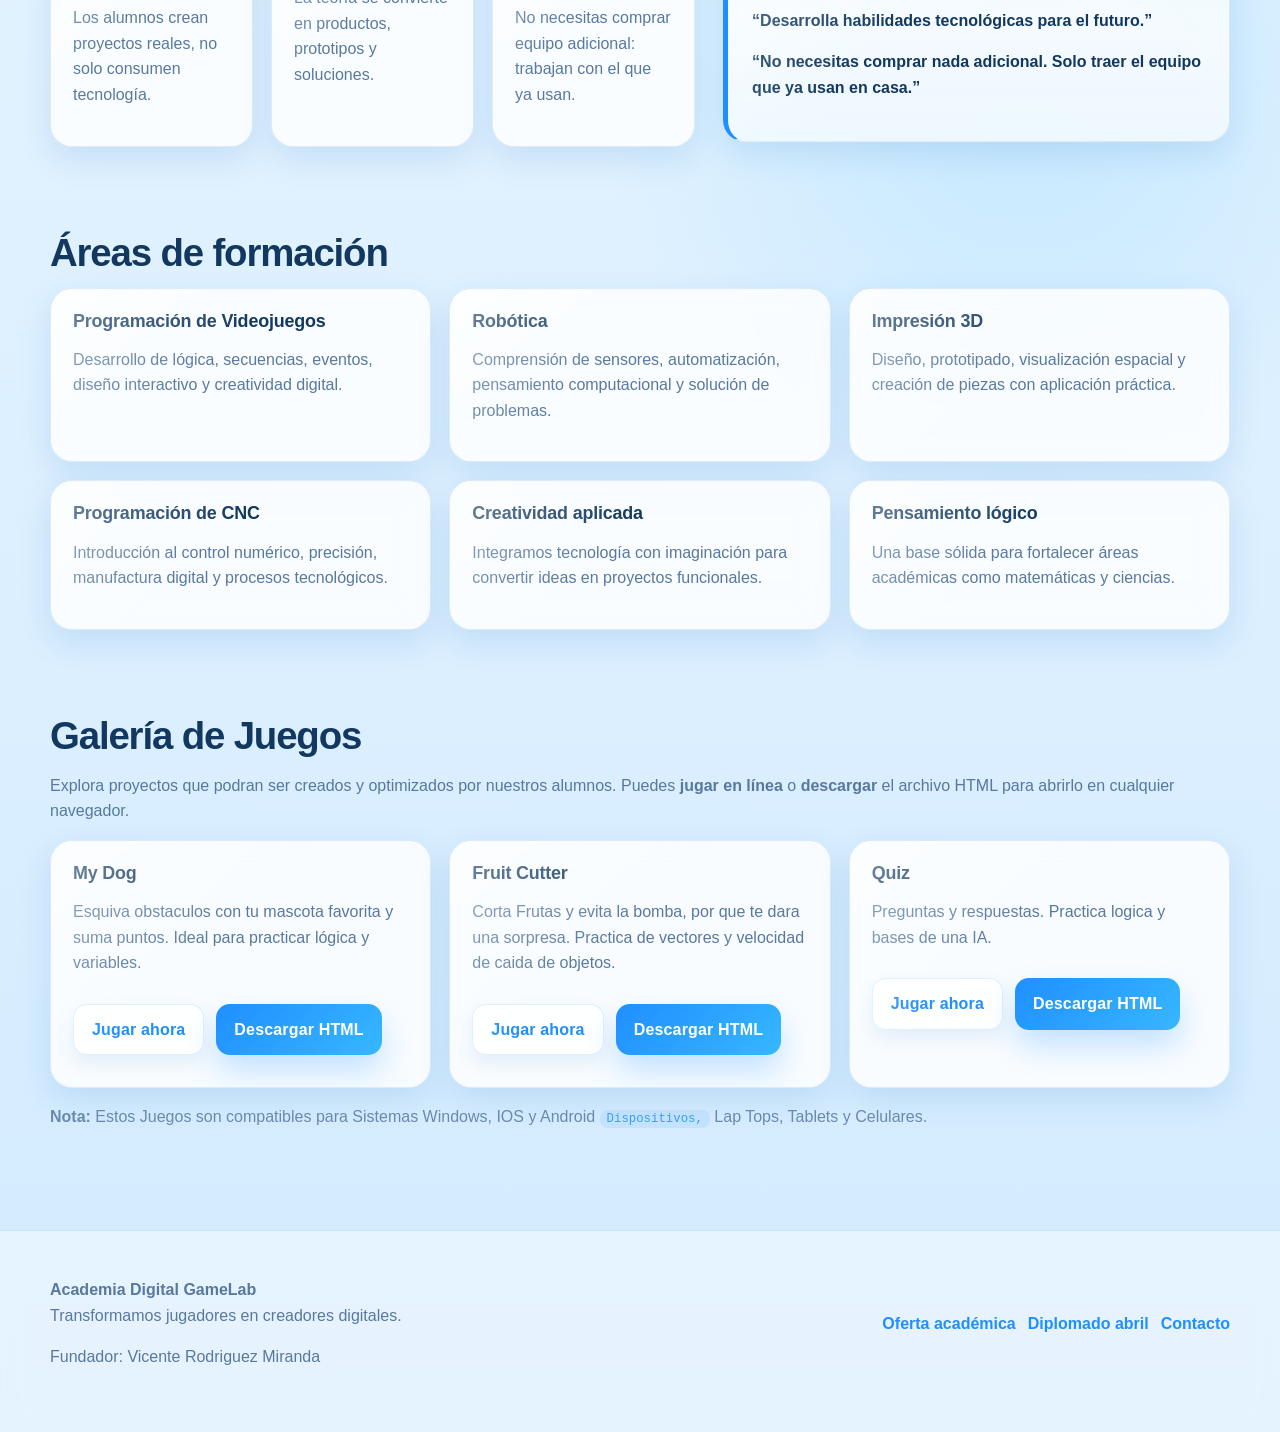
==== commit 354e6b9d: "Clarify STEAM acronym in educational offer description Expanded the description of the extracurricul" ====
--- a/index.html
+++ b/index.html
@@ -61,7 +61,7 @@
         </article>
         <article class="card">
           <div class="icon-title"><span class="icon"></span><h3>Para Centros Educativos</h3></div>
-          <p>Una oferta extracurricular y complementaria para primaria, secundaria o Centro Educativo que fortalece innovación, creatividad y competencias STEAM dentro de un entorno formativo y práctico.</p>
+          <p>Una oferta extracurricular y complementaria para primaria, secundaria o Centro Educativo que fortalece innovación, creatividad y competencias STEAM (Science, Technology, Engineering and Mathematics) dentro de un entorno formativo y práctico.</p>
         </article>
       </div>
     </section>
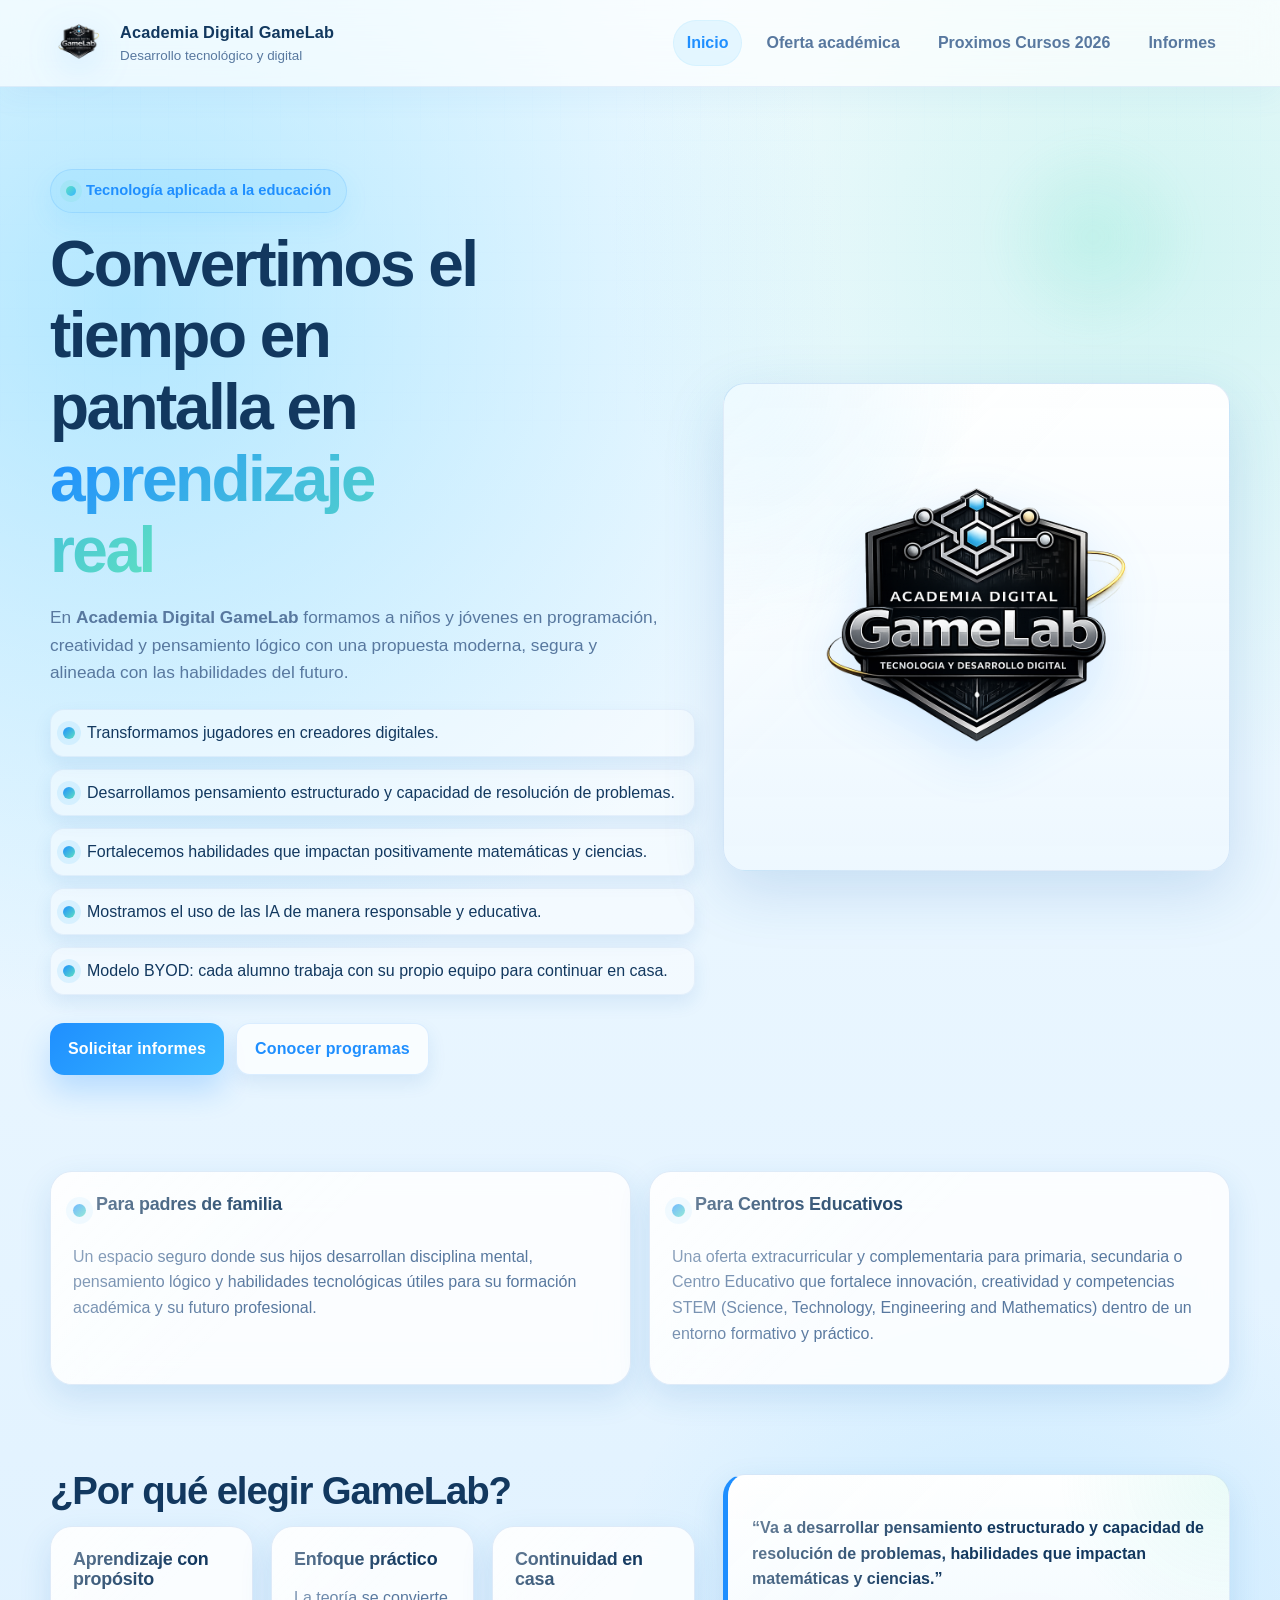
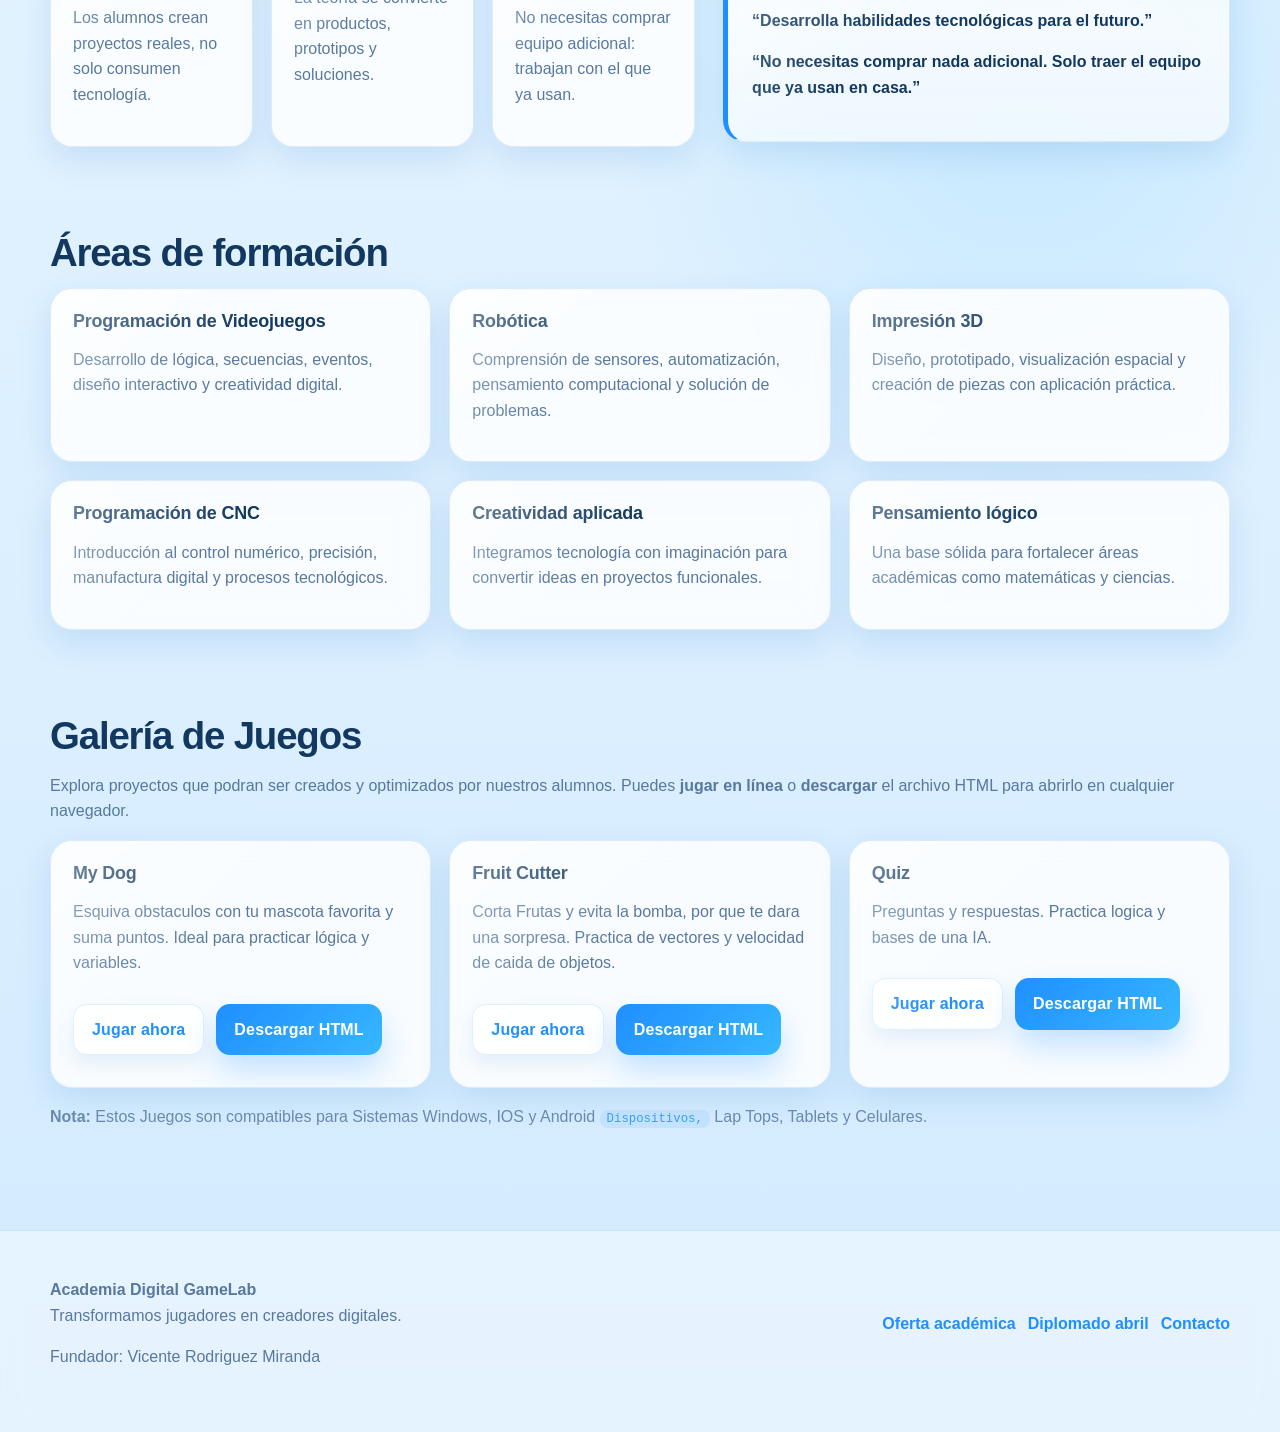
==== commit 494ec304: "Correct 'STEAM' to 'STEM' in educational section" ====
--- a/index.html
+++ b/index.html
@@ -61,7 +61,7 @@
         </article>
         <article class="card">
           <div class="icon-title"><span class="icon"></span><h3>Para Centros Educativos</h3></div>
-          <p>Una oferta extracurricular y complementaria para primaria, secundaria o Centro Educativo que fortalece innovación, creatividad y competencias STEAM (Science, Technology, Engineering and Mathematics) dentro de un entorno formativo y práctico.</p>
+          <p>Una oferta extracurricular y complementaria para primaria, secundaria o Centro Educativo que fortalece innovación, creatividad y competencias STEM (Science, Technology, Engineering and Mathematics) dentro de un entorno formativo y práctico.</p>
         </article>
       </div>
     </section>
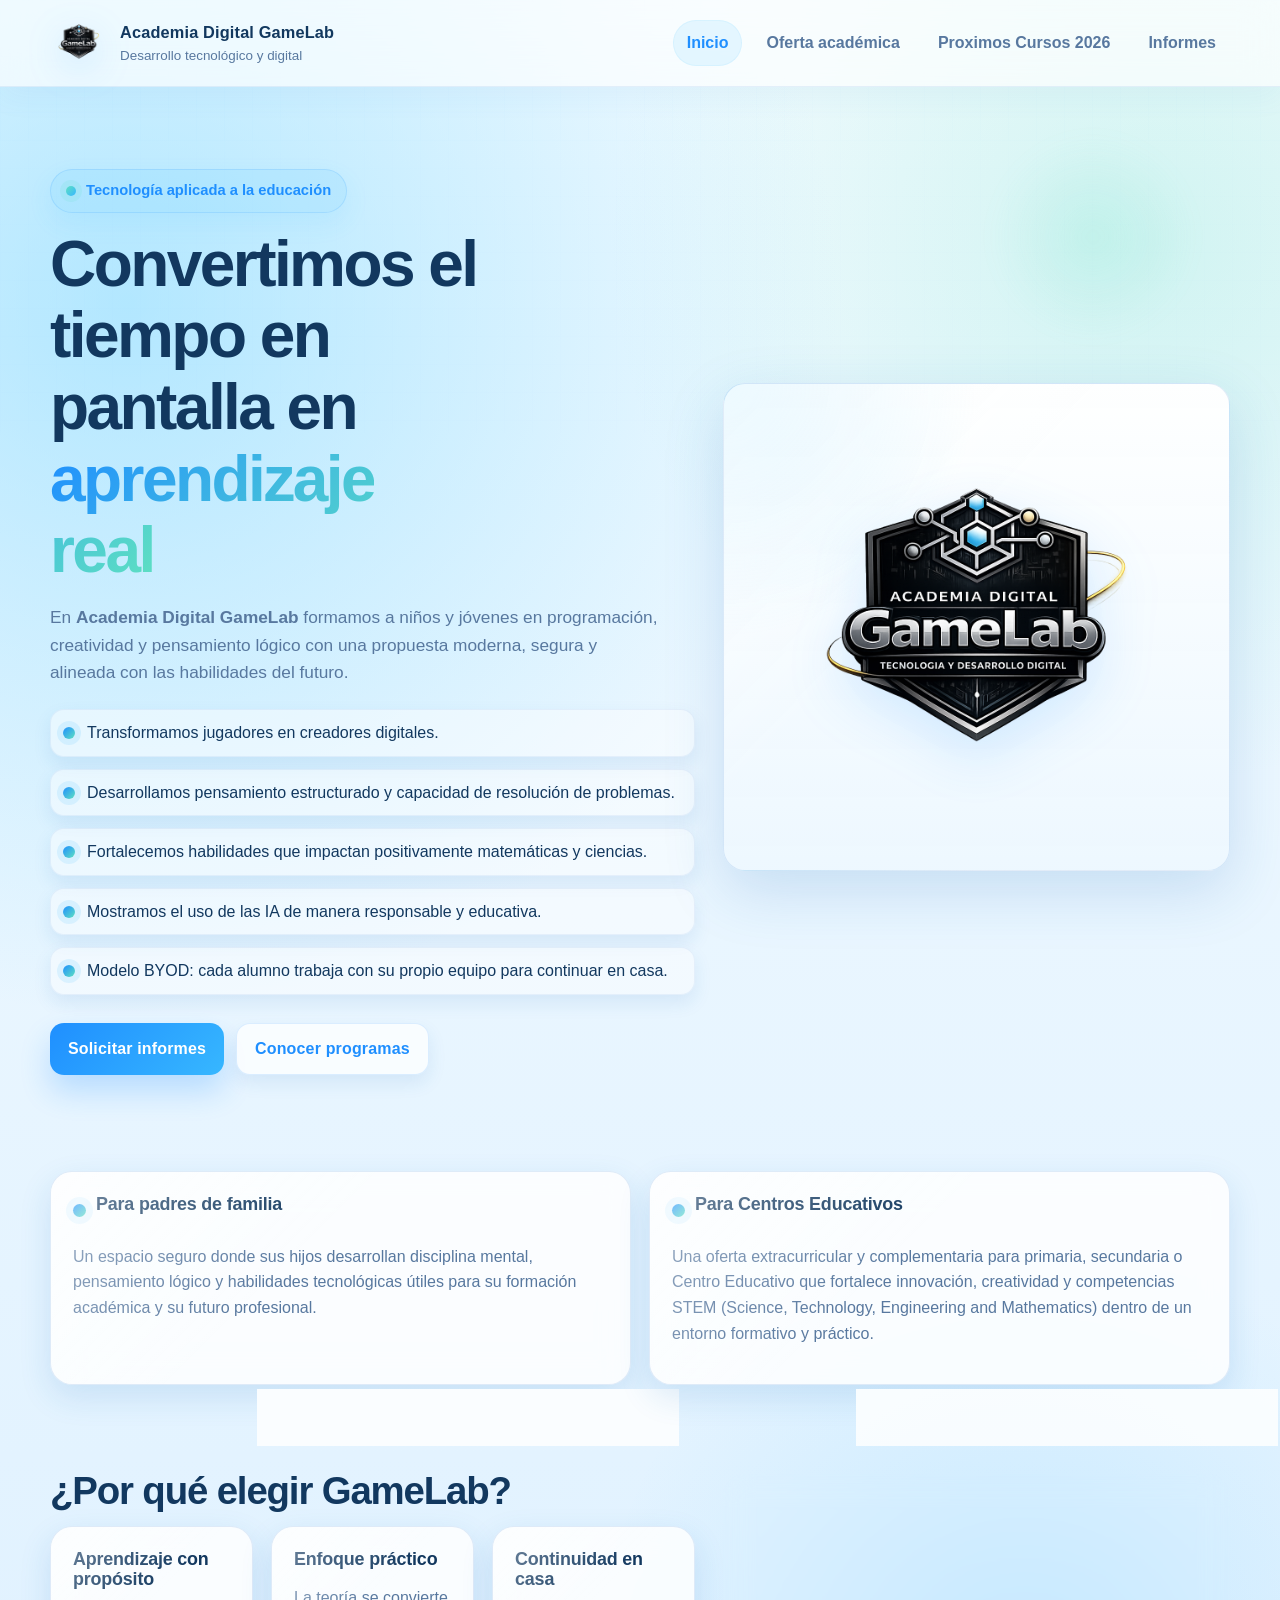
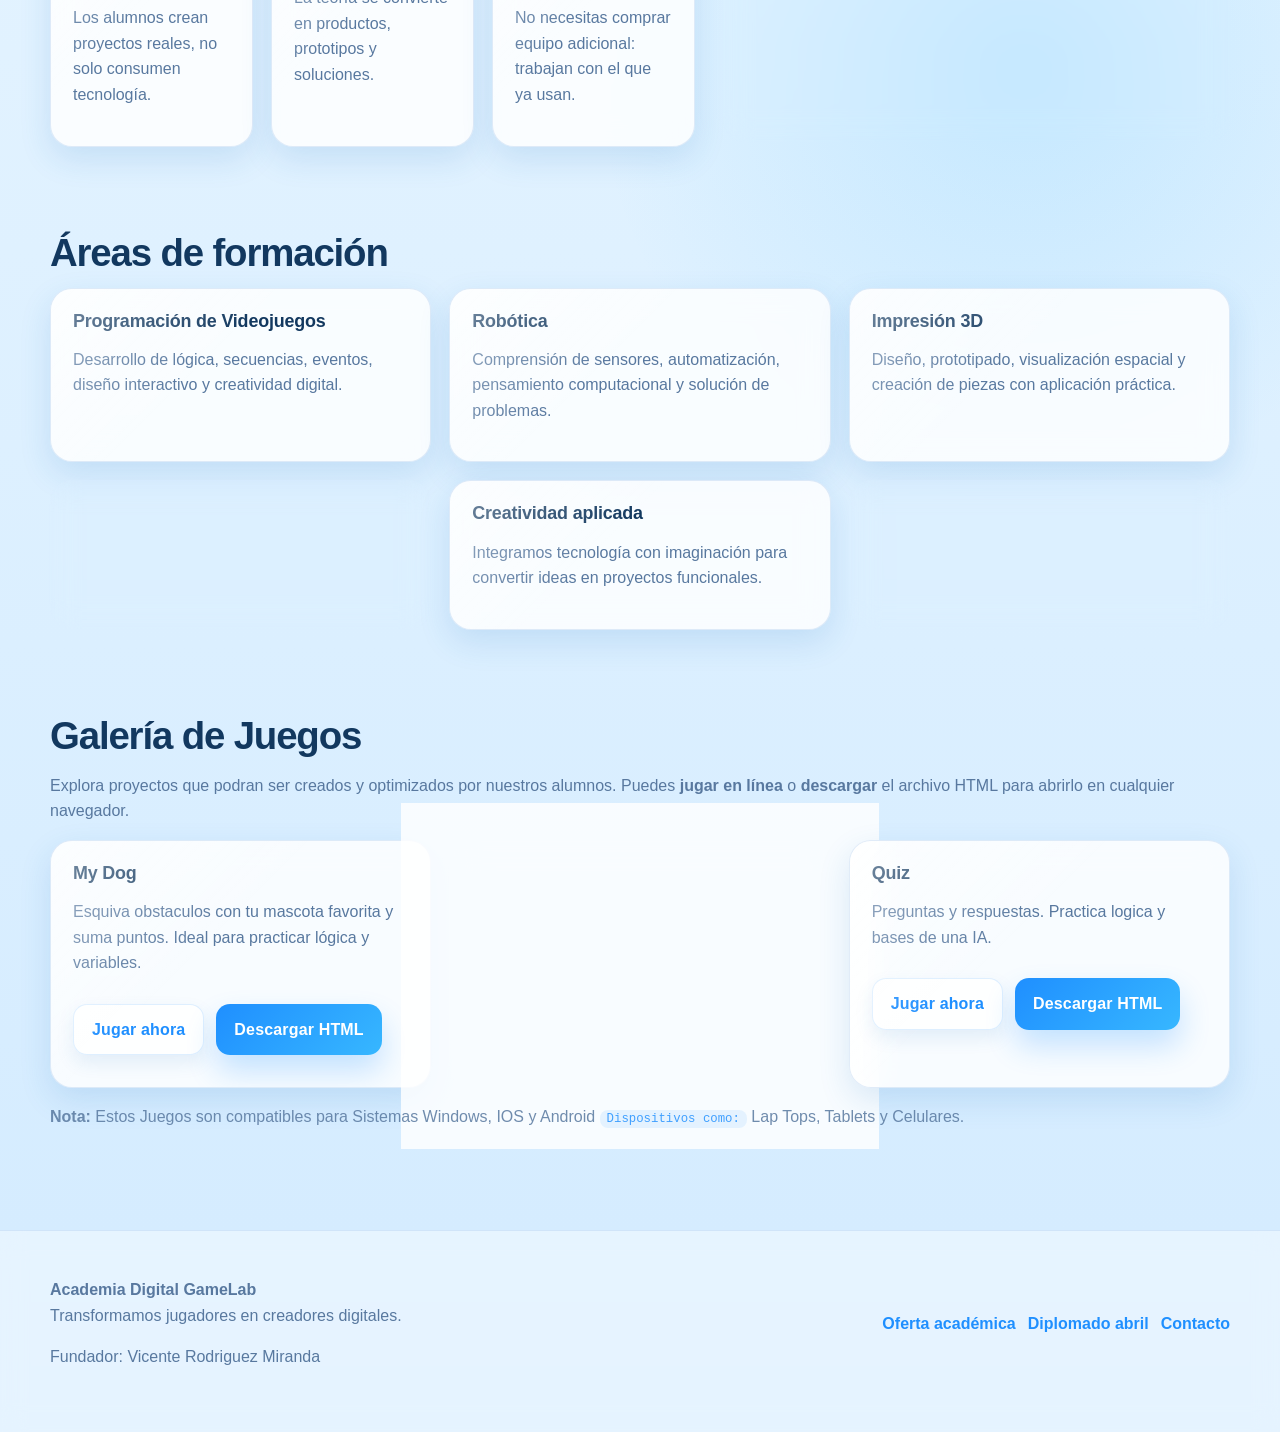
==== commit 8d5f6443: "Update note on compatible devices in index.html" ====
--- a/index.html
+++ b/index.html
@@ -176,7 +176,7 @@
 
         <p style="margin-top:16px; opacity:.85;">
           <strong>Nota:</strong> Estos Juegos son compatibles para Sistemas Windows, IOS y Android
-          <code>Dispositivos,</code> Lap Tops, Tablets y Celulares.
+          <code>Dispositivos como:</code> Lap Tops, Tablets y Celulares.
         </p>
       </div>
     </section>
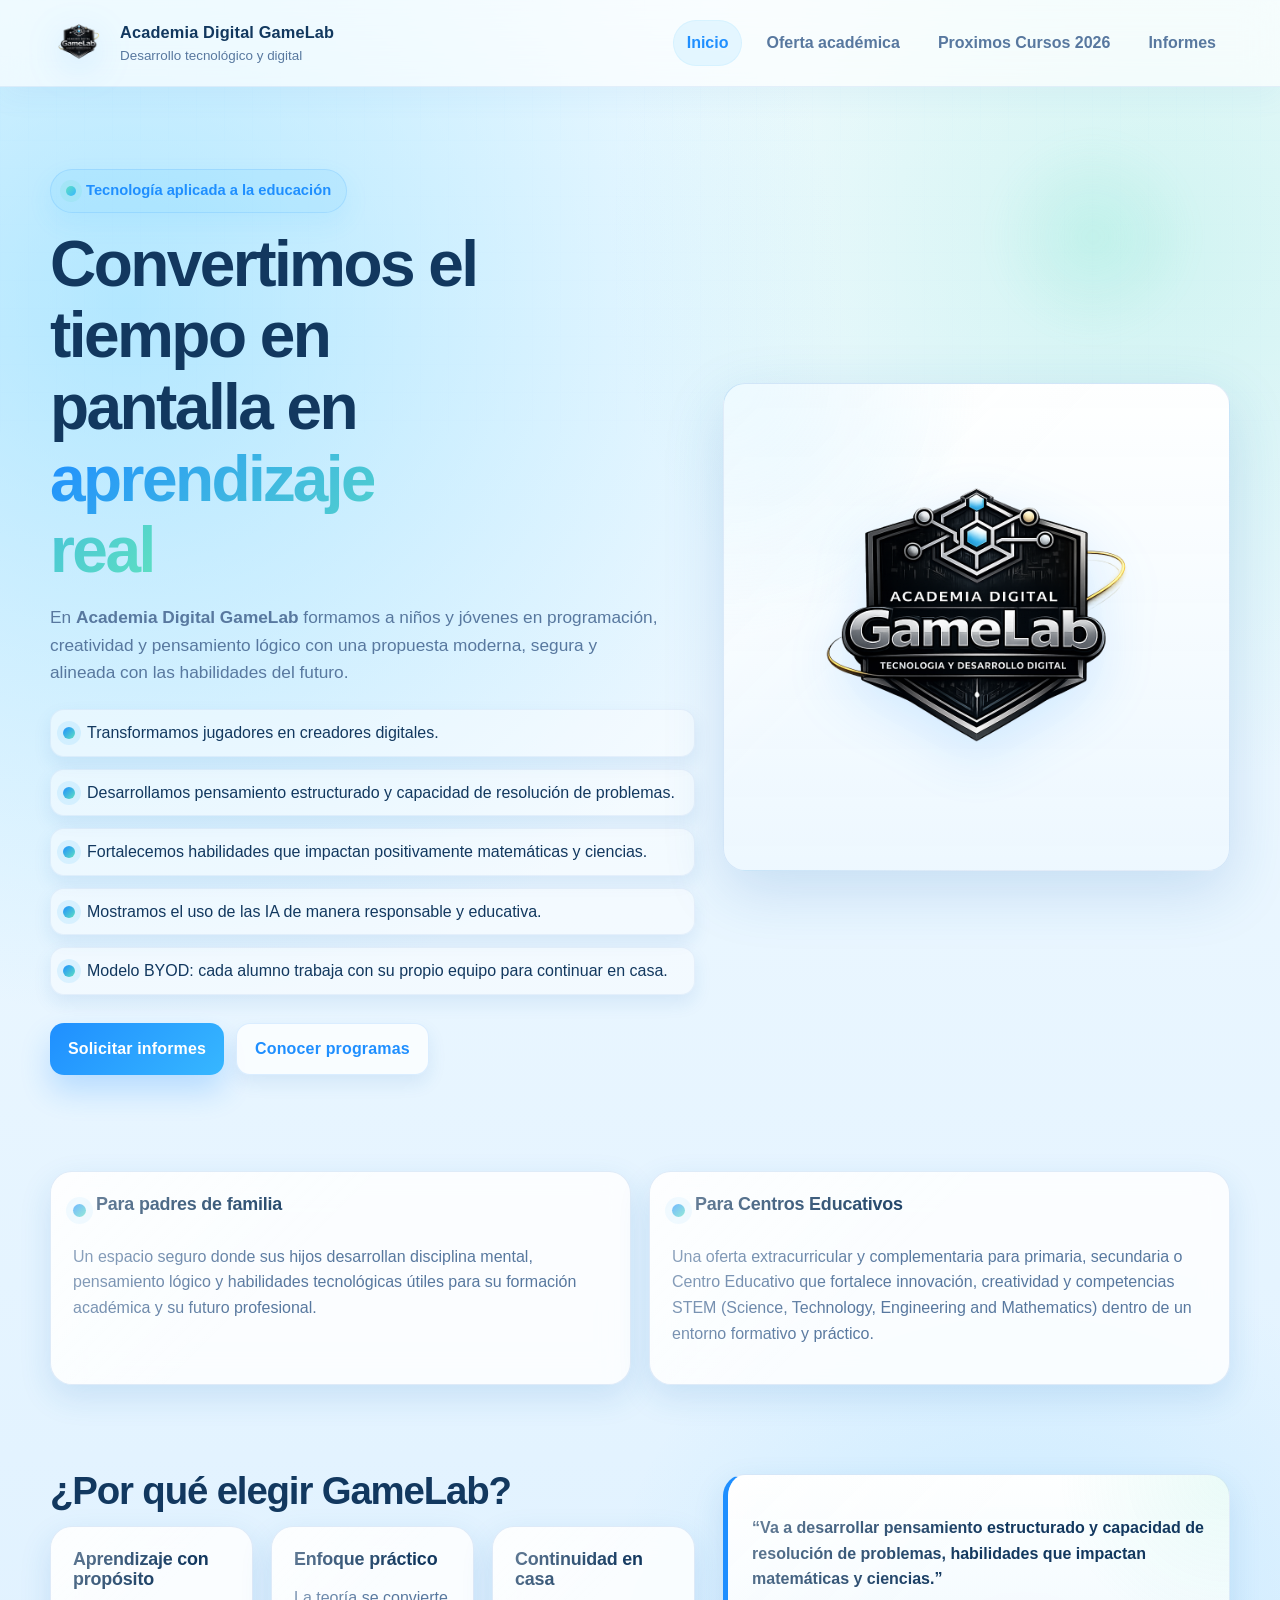
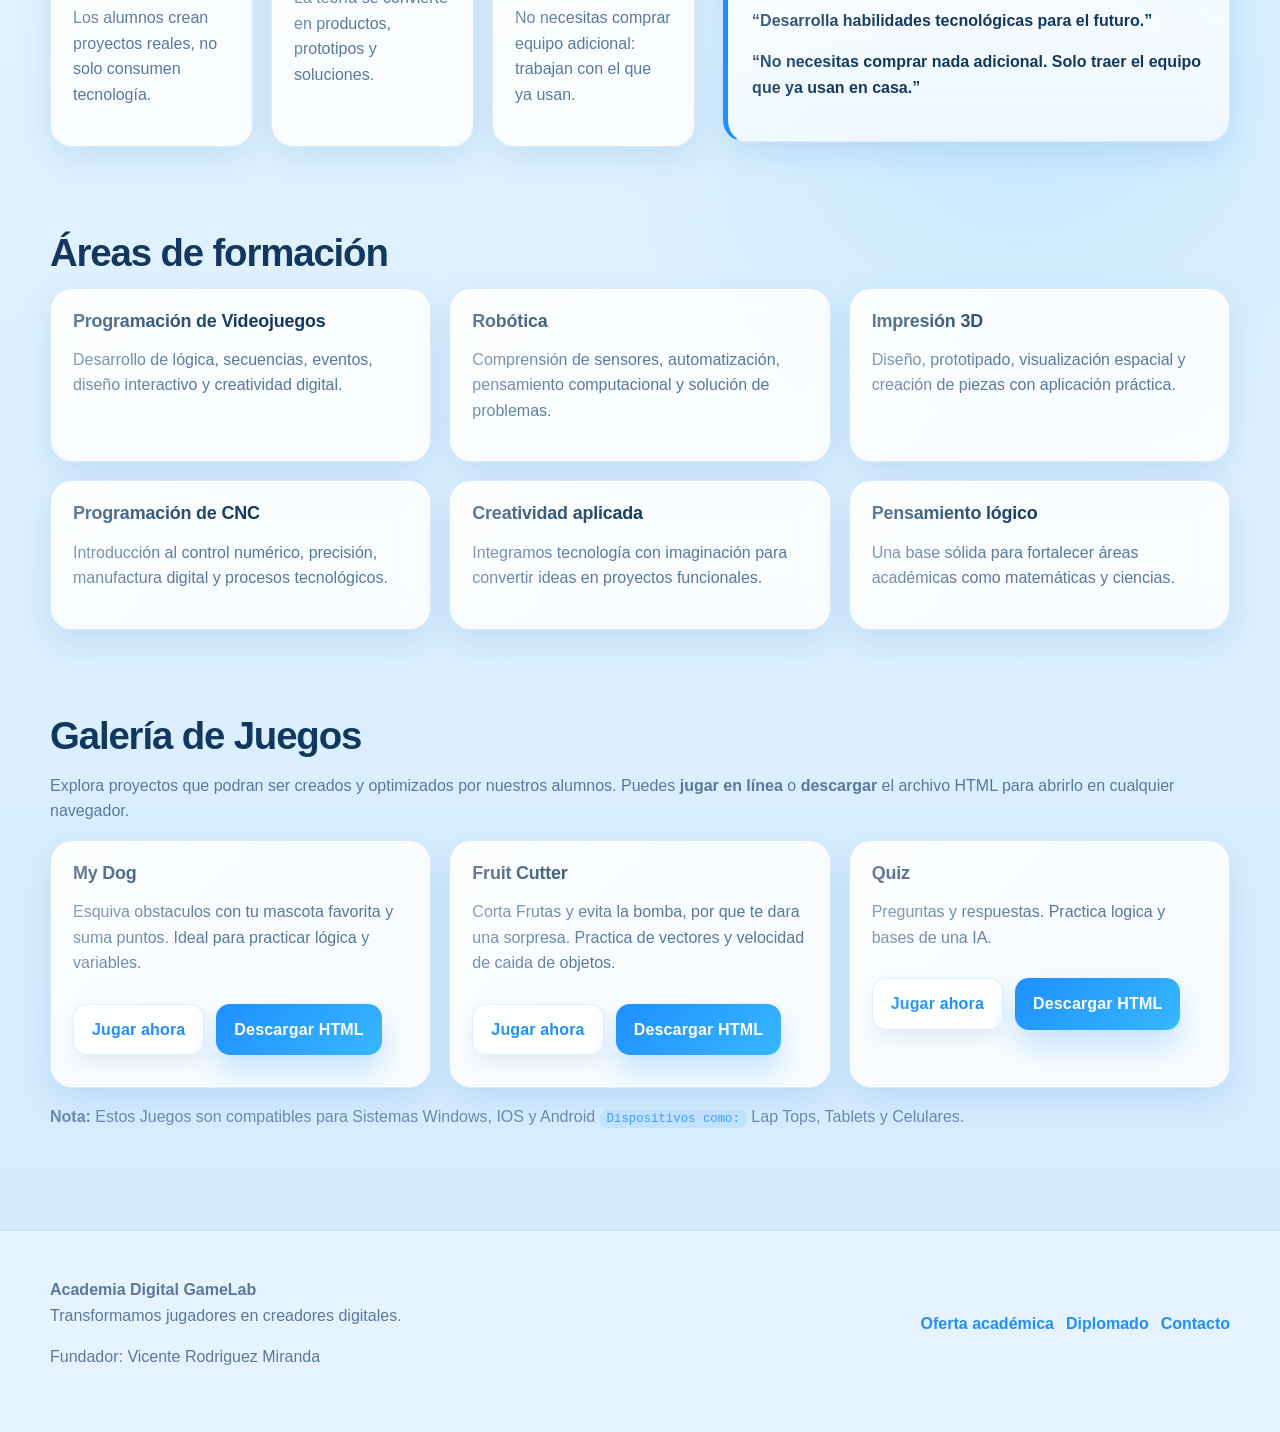
==== commit e08d1eb7: "Update footer link text for diplomado" ====
--- a/index.html
+++ b/index.html
@@ -191,7 +191,7 @@
       </div>
       <div class="footer-links">
         <a href="oferta-academica.html">Oferta académica</a>
-        <a href="diplomado-abril.html">Diplomado abril</a>
+        <a href="diplomado-abril.html">Diplomado</a>
         <a href="contacto.html">Contacto</a>
       </div>
     </div>
